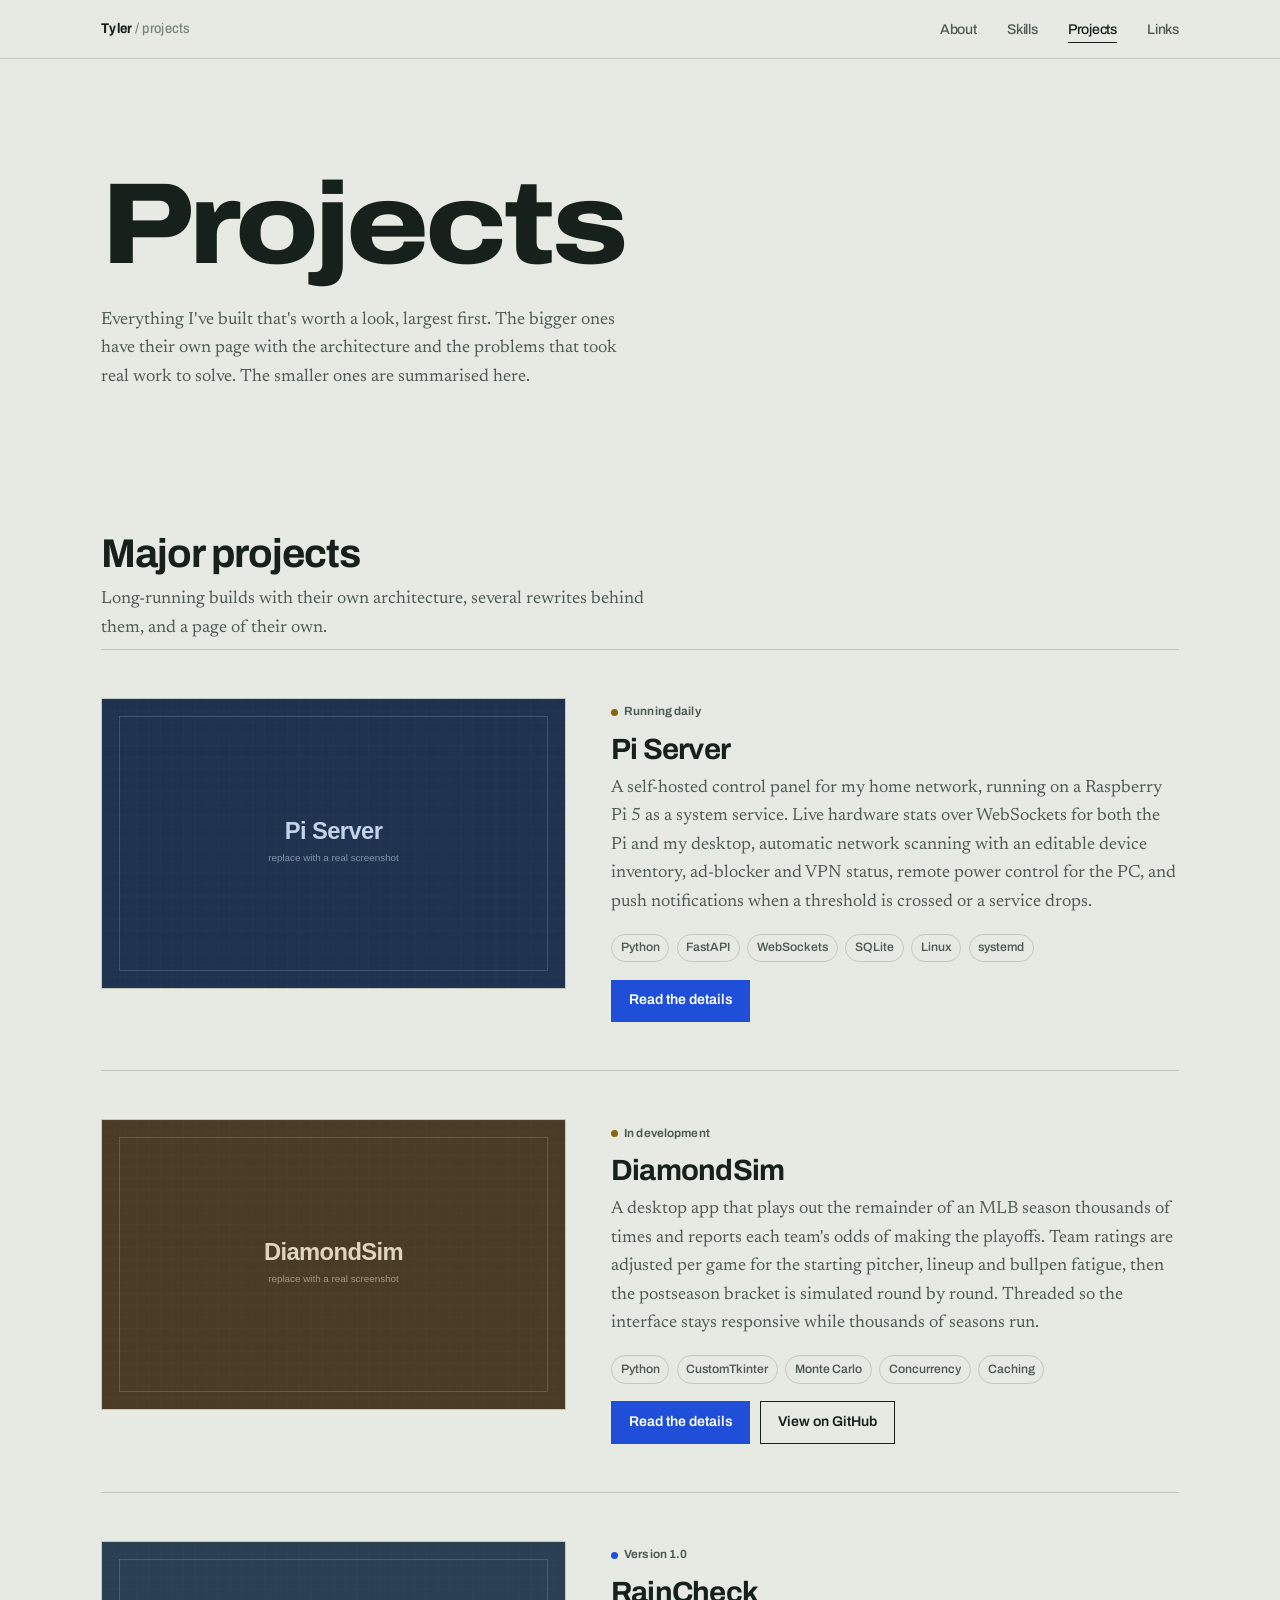
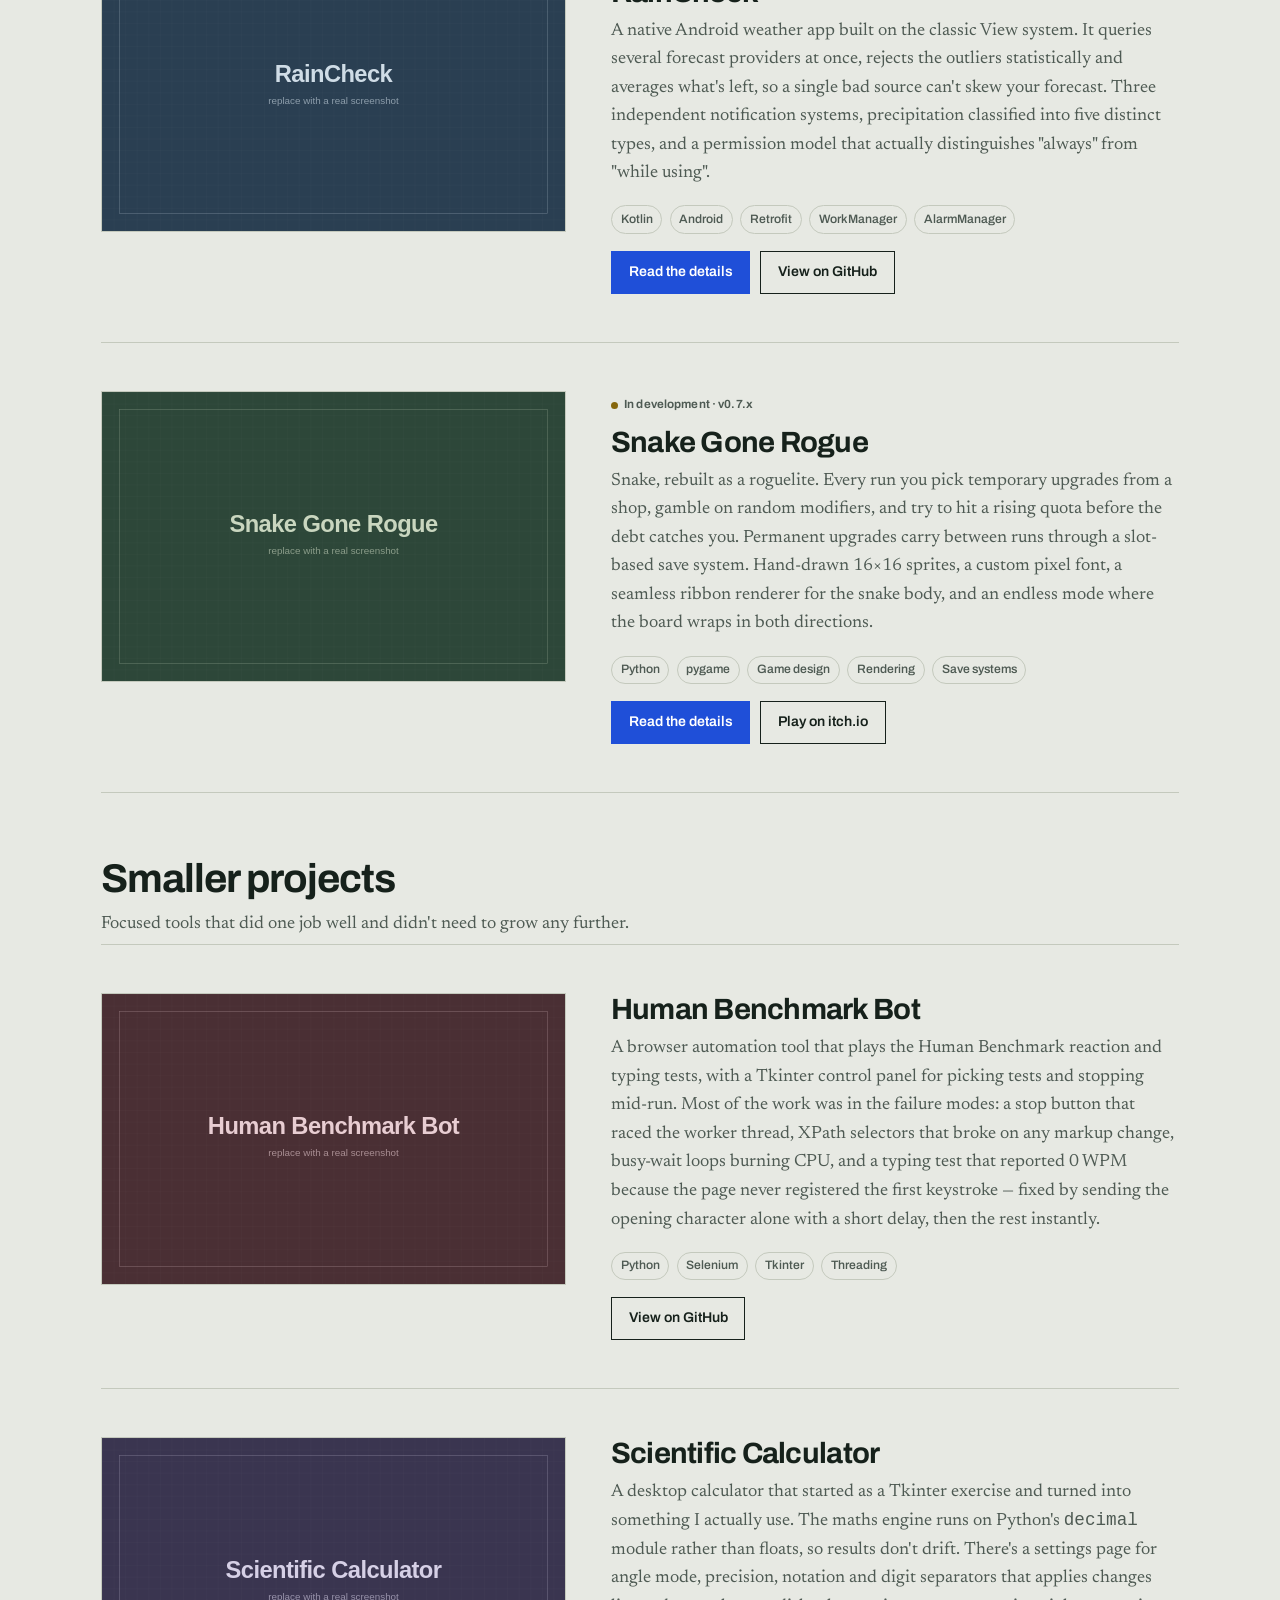
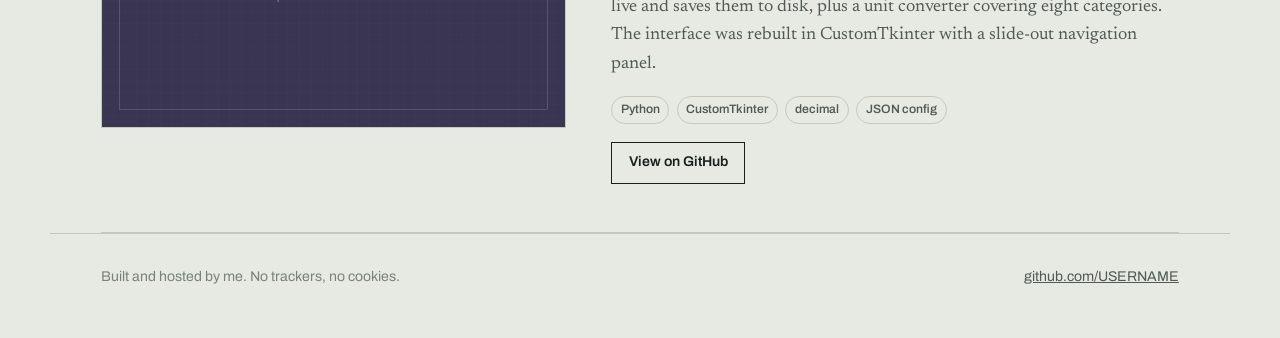
==== projects.html @ e7f2683f "Add files via upload" ====
<!DOCTYPE html>
<html lang="en">
<head>
<meta charset="utf-8">
<meta name="viewport" content="width=device-width, initial-scale=1">
<title>Projects — Tyler</title>
<meta name="description" content="Every project worth showing: roguelite games, season simulators, Android apps, home-server tooling and a few smaller utilities.">
<meta name="color-scheme" content="light dark">
<link rel="preconnect" href="https://fonts.googleapis.com">
<link rel="preconnect" href="https://fonts.gstatic.com" crossorigin>
<link href="https://fonts.googleapis.com/css2?family=Archivo:wght@100..900&family=Newsreader:opsz,wght@6..72,200..700&display=swap" rel="stylesheet">
<link rel="stylesheet" href="assets/css/style.css">
</head>
<body>
<a class="skip" href="#main">Skip to content</a>

<header class="masthead">
  <div class="shell masthead__inner">
    <a class="wordmark" href="index.html">Tyler <span>/ projects</span></a>
    <nav class="sitenav" aria-label="Primary">
      <ul>
        <li><a href="index.html#about">About</a></li>
        <li><a href="index.html#skills">Skills</a></li>
        <li><a href="projects.html" aria-current="page">Projects</a></li>
        <li><a href="index.html#links">Links</a></li>
      </ul>
    </nav>
  </div>
</header>

<main id="main">

  <section class="shell hero reveal">
    <h1 class="hero__name">Projects</h1>
    <p class="hero__sub">Everything I've built that's worth a look, largest first. The bigger ones have their own page with the architecture and the problems that took real work to solve. The smaller ones are summarised here.</p>
  </section>

  <div class="shell">

    <!-- ===== Major ===== -->
    <div class="grouphead">
      <h2>Major projects</h2>
      <p>Long-running builds with their own architecture, several rewrites behind them, and a page of their own.</p>
    </div>

    <div class="entries">
      <article class="entry">
        <figure class="entry__shot">
          <img src="assets/img/pi-server.svg" alt="Pi Server dashboard interface">
        </figure>
        <div>
          <p class="chip">Running daily</p>
          <h3 class="entry__title"><a href="projects/pi-server.html">Pi Server</a></h3>
          <p class="entry__desc">A self-hosted control panel for my home network, running on a Raspberry Pi 5 as a system service. Live hardware stats over WebSockets for both the Pi and my desktop, automatic network scanning with an editable device inventory, ad-blocker and VPN status, remote power control for the PC, and push notifications when a threshold is crossed or a service drops.</p>
          <ul class="taglist">
            <li>Python</li><li>FastAPI</li><li>WebSockets</li><li>SQLite</li><li>Linux</li><li>systemd</li>
          </ul>
          <div class="actions">
            <a class="btn btn--solid" href="projects/pi-server.html">Read the details</a>
          </div>
        </div>
      </article>

      <article class="entry">
        <figure class="entry__shot">
          <img src="assets/img/diamondsim.svg" alt="DiamondSim standings and odds view">
        </figure>
        <div>
          <p class="chip">In development</p>
          <h3 class="entry__title"><a href="projects/diamondsim.html">DiamondSim</a></h3>
          <p class="entry__desc">A desktop app that plays out the remainder of an MLB season thousands of times and reports each team's odds of making the playoffs. Team ratings are adjusted per game for the starting pitcher, lineup and bullpen fatigue, then the postseason bracket is simulated round by round. Threaded so the interface stays responsive while thousands of seasons run.</p>
          <ul class="taglist">
            <li>Python</li><li>CustomTkinter</li><li>Monte Carlo</li><li>Concurrency</li><li>Caching</li>
          </ul>
          <div class="actions">
            <a class="btn btn--solid" href="projects/diamondsim.html">Read the details</a>
            <a class="btn" href="https://github.com/USERNAME/diamondsim">View on GitHub</a>
          </div>
        </div>
      </article>

      <article class="entry">
        <figure class="entry__shot">
          <img src="assets/img/raincheck.svg" alt="RainCheck Android app screens">
        </figure>
        <div>
          <p class="chip chip--done">Version 1.0</p>
          <h3 class="entry__title"><a href="projects/raincheck.html">RainCheck</a></h3>
          <p class="entry__desc">A native Android weather app built on the classic View system. It queries several forecast providers at once, rejects the outliers statistically and averages what's left, so a single bad source can't skew your forecast. Three independent notification systems, precipitation classified into five distinct types, and a permission model that actually distinguishes "always" from "while using".</p>
          <ul class="taglist">
            <li>Kotlin</li><li>Android</li><li>Retrofit</li><li>WorkManager</li><li>AlarmManager</li>
          </ul>
          <div class="actions">
            <a class="btn btn--solid" href="projects/raincheck.html">Read the details</a>
            <a class="btn" href="https://github.com/USERNAME/raincheck">View on GitHub</a>
          </div>
        </div>
      </article>

      <article class="entry">
        <figure class="entry__shot">
          <img src="assets/img/snake-gone-rogue.svg" alt="Snake Gone Rogue gameplay">
        </figure>
        <div>
          <p class="chip">In development · v0.7.x</p>
          <h3 class="entry__title"><a href="projects/snake-gone-rogue.html">Snake Gone Rogue</a></h3>
          <p class="entry__desc">Snake, rebuilt as a roguelite. Every run you pick temporary upgrades from a shop, gamble on random modifiers, and try to hit a rising quota before the debt catches you. Permanent upgrades carry between runs through a slot-based save system. Hand-drawn 16×16 sprites, a custom pixel font, a seamless ribbon renderer for the snake body, and an endless mode where the board wraps in both directions.</p>
          <ul class="taglist">
            <li>Python</li><li>pygame</li><li>Game design</li><li>Rendering</li><li>Save systems</li>
          </ul>
          <div class="actions">
            <a class="btn btn--solid" href="projects/snake-gone-rogue.html">Read the details</a>
            <a class="btn" href="https://USERNAME.itch.io/snake-gone-rogue">Play on itch.io</a>
          </div>
        </div>
      </article>


    </div>

    <!-- ===== Smaller ===== -->
    <div class="grouphead">
      <h2>Smaller projects</h2>
      <p>Focused tools that did one job well and didn't need to grow any further.</p>
    </div>

    <div class="entries">
      <article class="entry">
        <figure class="entry__shot">
          <img src="assets/img/benchmark-bot.svg" alt="Human Benchmark Bot control window">
        </figure>
        <div>
          <h3 class="entry__title">Human Benchmark Bot</h3>
          <p class="entry__desc">A browser automation tool that plays the Human Benchmark reaction and typing tests, with a Tkinter control panel for picking tests and stopping mid-run. Most of the work was in the failure modes: a stop button that raced the worker thread, XPath selectors that broke on any markup change, busy-wait loops burning CPU, and a typing test that reported 0 WPM because the page never registered the first keystroke — fixed by sending the opening character alone with a short delay, then the rest instantly.</p>
          <ul class="taglist">
            <li>Python</li><li>Selenium</li><li>Tkinter</li><li>Threading</li>
          </ul>
          <div class="actions">
            <a class="btn" href="https://github.com/USERNAME/human-benchmark-bot">View on GitHub</a>
          </div>
        </div>
      </article>

      <article class="entry">
        <figure class="entry__shot">
          <img src="assets/img/calculator.svg" alt="Scientific calculator interface">
        </figure>
        <div>
          <h3 class="entry__title">Scientific Calculator</h3>
          <p class="entry__desc">A desktop calculator that started as a Tkinter exercise and turned into something I actually use. The maths engine runs on Python's <code>decimal</code> module rather than floats, so results don't drift. There's a settings page for angle mode, precision, notation and digit separators that applies changes live and saves them to disk, plus a unit converter covering eight categories. The interface was rebuilt in CustomTkinter with a slide-out navigation panel.</p>
          <ul class="taglist">
            <li>Python</li><li>CustomTkinter</li><li>decimal</li><li>JSON config</li>
          </ul>
          <div class="actions">
            <a class="btn" href="https://github.com/USERNAME/calculator">View on GitHub</a>
          </div>
        </div>
      </article>


    </div>
  </div>

</main>

<footer class="shell colophon">
  <span>Built and hosted by me. No trackers, no cookies.</span>
  <span><a href="https://github.com/USERNAME">github.com/USERNAME</a></span>
</footer>

</body>
</html>
---- assets/css/style.css ----
/* ============================================================
   Portfolio — stylesheet
   Palette: sage paper / green-ink / cobalt signal
   Type:    Archivo (variable width+weight) + Newsreader (serif)
   ============================================================ */

/* ---------- Tokens ---------- */
:root {
  --paper:      #e7e9e3;
  --paper-2:    #dee1d9;
  --paper-3:    #d4d8ce;
  --ink:        #16211b;
  --ink-soft:   #4e5a53;
  --ink-faint:  #77837b;
  --rule:       #c4c9bd;
  --signal:     #1f4fd8;
  --signal-ink: #ffffff;
  --amber:      #86670c;

  --measure: 66ch;
  --shell: 1180px;
  --gutter: clamp(1.25rem, 4vw, 3.5rem);

  --step--1: clamp(0.82rem, 0.8rem + 0.1vw, 0.88rem);
  --step-0:  clamp(1.02rem, 0.99rem + 0.14vw, 1.12rem);
  --step-1:  clamp(1.2rem, 1.13rem + 0.34vw, 1.4rem);
  --step-2:  clamp(1.45rem, 1.32rem + 0.64vw, 1.85rem);
  --step-3:  clamp(1.8rem, 1.55rem + 1.2vw, 2.6rem);
  --step-4:  clamp(2.3rem, 1.75rem + 2.6vw, 3.9rem);
  --step-hero: clamp(2.9rem, 1.1rem + 8.4vw, 7.2rem);

  --sans: "Archivo", "Helvetica Neue", Arial, sans-serif;
  --serif: "Newsreader", Georgia, "Times New Roman", serif;
  --mono: ui-monospace, "SFMono-Regular", "Cascadia Mono", Menlo, monospace;
}

@media (prefers-color-scheme: dark) {
  :root {
    --paper:      #121a16;
    --paper-2:    #18221d;
    --paper-3:    #1f2b25;
    --ink:        #e4e8e0;
    --ink-soft:   #a3afa6;
    --ink-faint:  #7e8b83;
    --rule:       #2c3832;
    --signal:     #93aeff;
    --signal-ink: #101a2e;
    --amber:      #d9b954;
  }
}

/* ---------- Reset ---------- */
*, *::before, *::after { box-sizing: border-box; }
html { -webkit-text-size-adjust: 100%; scroll-behavior: smooth; }
body, h1, h2, h3, h4, p, ul, ol, dl, dd, figure, blockquote { margin: 0; }
ul, ol { padding: 0; list-style: none; }
img, svg { display: block; max-width: 100%; height: auto; }
a { color: inherit; }
button { font: inherit; }

@media (prefers-reduced-motion: reduce) {
  html { scroll-behavior: auto; }
  *, *::before, *::after {
    animation-duration: 0.001ms !important;
    animation-iteration-count: 1 !important;
    transition-duration: 0.001ms !important;
  }
}

/* ---------- Base ---------- */
body {
  background: var(--paper);
  color: var(--ink);
  font-family: var(--serif);
  font-size: var(--step-0);
  line-height: 1.62;
  font-variation-settings: "opsz" 16;
  text-rendering: optimizeLegibility;
  -webkit-font-smoothing: antialiased;
}

h1, h2, h3, h4, nav, .ui {
  font-family: var(--sans);
  font-variation-settings: "wdth" 100;
  line-height: 1.12;
  letter-spacing: -0.015em;
}

p + p { margin-top: 0.85em; }

:focus-visible {
  outline: 2.5px solid var(--signal);
  outline-offset: 3px;
  border-radius: 1px;
}

.shell {
  width: 100%;
  max-width: var(--shell);
  margin-inline: auto;
  padding-inline: var(--gutter);
}

.skip {
  position: absolute;
  left: -9999px;
  top: 0;
  background: var(--ink);
  color: var(--paper);
  padding: 0.6rem 1rem;
  font-family: var(--sans);
  z-index: 50;
}
.skip:focus { left: 0; }

/* ---------- Header ---------- */
.masthead {
  position: sticky;
  top: 0;
  z-index: 30;
  background: color-mix(in srgb, var(--paper) 88%, transparent);
  backdrop-filter: blur(10px);
  border-bottom: 1px solid var(--rule);
}
.masthead__inner {
  display: flex;
  align-items: center;
  justify-content: space-between;
  gap: 1.5rem;
  min-height: 3.65rem;
}
.wordmark {
  font-family: var(--sans);
  font-weight: 700;
  font-size: var(--step--1);
  letter-spacing: 0.02em;
  text-decoration: none;
  font-variation-settings: "wdth" 88;
}
.wordmark span { color: var(--ink-faint); font-weight: 500; }

.sitenav ul {
  display: flex;
  gap: clamp(0.9rem, 2.4vw, 1.9rem);
  font-size: var(--step--1);
  font-weight: 500;
}
.sitenav a {
  text-decoration: none;
  color: var(--ink-soft);
  padding-block: 0.35rem;
  border-bottom: 1.5px solid transparent;
  transition: color 0.16s ease, border-color 0.16s ease;
}
.sitenav a:hover { color: var(--ink); border-bottom-color: var(--signal); }
.sitenav a[aria-current="page"] { color: var(--ink); border-bottom-color: var(--ink); }

/* ---------- Hero ---------- */
.hero { padding-block: clamp(3.5rem, 9vw, 7.5rem) clamp(2.5rem, 6vw, 5rem); }

.hero__name {
  font-size: var(--step-hero);
  font-weight: 800;
  font-variation-settings: "wdth" 116;
  letter-spacing: -0.035em;
  line-height: 0.86;
  margin-bottom: clamp(1.25rem, 3vw, 2rem);
}
.hero__lede {
  font-size: var(--step-2);
  max-width: 24ch;
  line-height: 1.32;
  font-weight: 400;
  font-variation-settings: "opsz" 34;
  color: var(--ink);
  text-wrap: balance;
}
.hero__sub {
  margin-top: 1.1rem;
  max-width: 52ch;
  color: var(--ink-soft);
}

.hero__strip {
  margin-top: clamp(2rem, 5vw, 3.25rem);
  padding-top: 1.1rem;
  border-top: 1px solid var(--rule);
  display: flex;
  flex-wrap: wrap;
  gap: 0.5rem 1.5rem;
  font-family: var(--sans);
  font-size: var(--step--1);
  font-weight: 500;
  color: var(--ink-soft);
}

/* one page-load moment, hero only */
.reveal > * { animation: rise 0.7s cubic-bezier(0.22, 1, 0.36, 1) backwards; }
.reveal > *:nth-child(2) { animation-delay: 0.07s; }
.reveal > *:nth-child(3) { animation-delay: 0.12s; }
.reveal > *:nth-child(4) { animation-delay: 0.17s; }
@keyframes rise {
  from { opacity: 0; transform: translateY(0.7rem); }
  to   { opacity: 1; transform: none; }
}

/* ---------- Sections ---------- */
.band { padding-block: clamp(3rem, 7vw, 5.5rem); border-top: 1px solid var(--rule); }
.band--plain { border-top: 0; }

.band__head {
  display: flex;
  align-items: baseline;
  justify-content: space-between;
  flex-wrap: wrap;
  gap: 0.75rem 2rem;
  margin-bottom: clamp(1.75rem, 4vw, 2.75rem);
}
.band__title { font-size: var(--step-3); font-weight: 700; letter-spacing: -0.025em; }
.band__aside { font-family: var(--sans); font-size: var(--step--1); color: var(--ink-faint); }

.prose { max-width: var(--measure); }
.prose p { font-variation-settings: "opsz" 18; }

.split {
  display: grid;
  gap: clamp(1.75rem, 4vw, 3.5rem);
  grid-template-columns: minmax(0, 1.55fr) minmax(0, 1fr);
  align-items: start;
}
@media (max-width: 800px) { .split { grid-template-columns: 1fr; } }

/* ---------- Skills ---------- */
.skills {
  display: grid;
  gap: clamp(1.5rem, 3.5vw, 2.75rem);
  grid-template-columns: repeat(auto-fit, minmax(210px, 1fr));
}
.skills h3 {
  font-size: var(--step--1);
  font-weight: 700;
  letter-spacing: 0.01em;
  padding-bottom: 0.6rem;
  margin-bottom: 0.85rem;
  border-bottom: 1.5px solid var(--ink);
}
.skills li {
  font-family: var(--sans);
  font-size: var(--step--1);
  font-weight: 450;
  color: var(--ink-soft);
  padding-block: 0.28rem;
}

/* ---------- Facts list ---------- */
.facts { border-top: 1px solid var(--rule); }
.facts div {
  display: flex;
  justify-content: space-between;
  gap: 1rem;
  padding-block: 0.7rem;
  border-bottom: 1px solid var(--rule);
  font-family: var(--sans);
  font-size: var(--step--1);
}
.facts dt { color: var(--ink-faint); font-weight: 500; }
.facts dd { margin: 0; font-weight: 600; text-align: right; }

/* ---------- Project entries ---------- */
.entries { border-top: 1px solid var(--rule); }

.entry {
  display: grid;
  grid-template-columns: minmax(0, 0.9fr) minmax(0, 1.1fr);
  gap: clamp(1.25rem, 3.5vw, 3rem);
  align-items: start;
  padding-block: clamp(2rem, 4vw, 3rem);
  border-bottom: 1px solid var(--rule);
}
@media (max-width: 760px) { .entry { grid-template-columns: 1fr; } }

.entry__shot {
  margin: 0;
  border: 1px solid var(--rule);
  background: var(--paper-2);
  overflow: hidden;
}
.entry__shot img { width: 100%; aspect-ratio: 16 / 10; object-fit: cover; }

.entry__title {
  font-size: var(--step-2);
  font-weight: 700;
  letter-spacing: -0.025em;
  margin-bottom: 0.5rem;
}
.entry__title a { text-decoration: none; }
.entry__title a:hover { color: var(--signal); }

.entry__desc { color: var(--ink-soft); max-width: 58ch; }
.entry__desc + .taglist, .entry__desc + .actions { margin-top: 1.1rem; }

.taglist {
  display: flex;
  flex-wrap: wrap;
  gap: 0.4rem 0.45rem;
  font-family: var(--sans);
  font-size: 0.76rem;
  font-weight: 550;
}
.taglist li {
  border: 1px solid var(--rule);
  color: var(--ink-soft);
  padding: 0.2rem 0.55rem;
  border-radius: 999px;
}
.taglist + .actions { margin-top: 1.1rem; }

/* status chip carries real state, not decoration */
.chip {
  display: inline-flex;
  align-items: center;
  gap: 0.4rem;
  font-family: var(--sans);
  font-size: 0.74rem;
  font-weight: 650;
  letter-spacing: 0.01em;
  color: var(--ink-soft);
  margin-bottom: 0.7rem;
}
.chip::before {
  content: "";
  width: 7px; height: 7px;
  border-radius: 50%;
  background: var(--amber);
}
.chip--done::before { background: var(--signal); }

/* ---------- Buttons ---------- */
.actions { display: flex; flex-wrap: wrap; gap: 0.6rem; }

.btn {
  display: inline-flex;
  align-items: center;
  gap: 0.45rem;
  font-family: var(--sans);
  font-size: var(--step--1);
  font-weight: 600;
  text-decoration: none;
  padding: 0.55rem 1.05rem;
  border: 1.5px solid var(--ink);
  background: transparent;
  color: var(--ink);
  transition: background 0.16s ease, color 0.16s ease, border-color 0.16s ease;
}
.btn:hover { background: var(--ink); color: var(--paper); }
.btn--solid { background: var(--signal); border-color: var(--signal); color: var(--signal-ink); }
.btn--solid:hover { background: transparent; color: var(--signal); border-color: var(--signal); }
.btn svg { width: 1em; height: 1em; fill: currentColor; }

/* ---------- Links / footer ---------- */
.linkrow {
  display: grid;
  gap: 0.25rem;
  grid-template-columns: repeat(auto-fit, minmax(240px, 1fr));
}
.linkcard {
  display: flex;
  align-items: baseline;
  justify-content: space-between;
  gap: 1rem;
  padding: 1.15rem 0;
  border-top: 1px solid var(--rule);
  text-decoration: none;
  font-family: var(--sans);
}
.linkcard:hover .linkcard__label { color: var(--signal); }
.linkcard__label { font-weight: 700; font-size: var(--step-1); letter-spacing: -0.02em; transition: color 0.16s ease; }
.linkcard__meta { font-size: var(--step--1); color: var(--ink-faint); }

.colophon {
  border-top: 1px solid var(--rule);
  padding-block: 2rem 3rem;
  font-family: var(--sans);
  font-size: var(--step--1);
  color: var(--ink-faint);
  display: flex;
  flex-wrap: wrap;
  gap: 0.5rem 1.5rem;
  justify-content: space-between;
}
.colophon a { color: var(--ink-soft); }

/* ---------- Project detail page ---------- */
.backlink {
  display: inline-block;
  font-family: var(--sans);
  font-size: var(--step--1);
  font-weight: 600;
  color: var(--ink-soft);
  text-decoration: none;
  margin-bottom: 1.5rem;
}
.backlink:hover { color: var(--signal); }

.casehero { padding-block: clamp(2.5rem, 6vw, 4.5rem) clamp(1.75rem, 4vw, 3rem); }
.casehero__title {
  font-size: var(--step-4);
  font-weight: 800;
  font-variation-settings: "wdth" 108;
  letter-spacing: -0.035em;
  line-height: 0.95;
  margin-bottom: 1rem;
}
.casehero__lede {
  font-size: var(--step-1);
  max-width: 54ch;
  color: var(--ink-soft);
  font-variation-settings: "opsz" 24;
}

.case {
  display: grid;
  grid-template-columns: 200px minmax(0, 1fr);
  gap: clamp(1.75rem, 4vw, 4rem);
  align-items: start;
  padding-block: clamp(2rem, 5vw, 3.5rem);
  border-top: 1px solid var(--rule);
}
@media (max-width: 880px) { .case { grid-template-columns: 1fr; } }

.case__rail { position: sticky; top: 5rem; }
@media (max-width: 880px) { .case__rail { position: static; } }

.case__body > * + * { margin-top: clamp(2rem, 4vw, 3rem); }
.case__body h2 {
  font-size: var(--step-2);
  font-weight: 700;
  letter-spacing: -0.025em;
  margin-bottom: 0.9rem;
  padding-bottom: 0.55rem;
  border-bottom: 1.5px solid var(--ink);
}
.case__body h3 {
  font-size: var(--step-1);
  font-weight: 650;
  margin-bottom: 0.4rem;
}
.case__body p, .case__body li { max-width: var(--measure); }

.bullets li {
  position: relative;
  padding-left: 1.4rem;
  padding-block: 0.3rem;
  color: var(--ink-soft);
}
.bullets li::before {
  content: "";
  position: absolute;
  left: 0.15rem;
  top: 0.95em;
  width: 0.55rem;
  height: 1.5px;
  background: var(--signal);
}
.bullets li strong { color: var(--ink); font-weight: 600; }

.notes > li {
  padding-block: 1.25rem;
  border-top: 1px solid var(--rule);
}
.notes > li:first-child { border-top: 0; padding-top: 0.25rem; }
.notes p { color: var(--ink-soft); }

.shotgrid {
  display: grid;
  gap: 0.75rem;
  grid-template-columns: repeat(auto-fit, minmax(260px, 1fr));
}
.shotgrid figure { margin: 0; border: 1px solid var(--rule); background: var(--paper-2); }
.shotgrid img { width: 100%; aspect-ratio: 16 / 10; object-fit: cover; }
.shotgrid figcaption {
  font-family: var(--sans);
  font-size: 0.76rem;
  color: var(--ink-faint);
  padding: 0.5rem 0.7rem;
  border-top: 1px solid var(--rule);
}

.casehero__shot {
  margin: 0 0 clamp(1rem, 3vw, 2rem);
  border: 1px solid var(--rule);
  background: var(--paper-2);
}
.casehero__shot img { width: 100%; aspect-ratio: 16 / 9; object-fit: cover; }

.pager {
  display: flex;
  justify-content: space-between;
  gap: 1rem;
  flex-wrap: wrap;
  padding-block: 2rem;
  border-top: 1px solid var(--rule);
  font-family: var(--sans);
  font-size: var(--step--1);
  font-weight: 600;
}
.pager a { text-decoration: none; color: var(--ink-soft); }
.pager a:hover { color: var(--signal); }

/* ---------- Group heading on projects index ---------- */
.grouphead {
  padding-top: clamp(2.5rem, 5vw, 4rem);
  margin-bottom: 0.4rem;
}
.grouphead h2 { font-size: var(--step-3); font-weight: 700; letter-spacing: -0.025em; }
.grouphead p { color: var(--ink-soft); max-width: 58ch; margin-top: 0.5rem; }
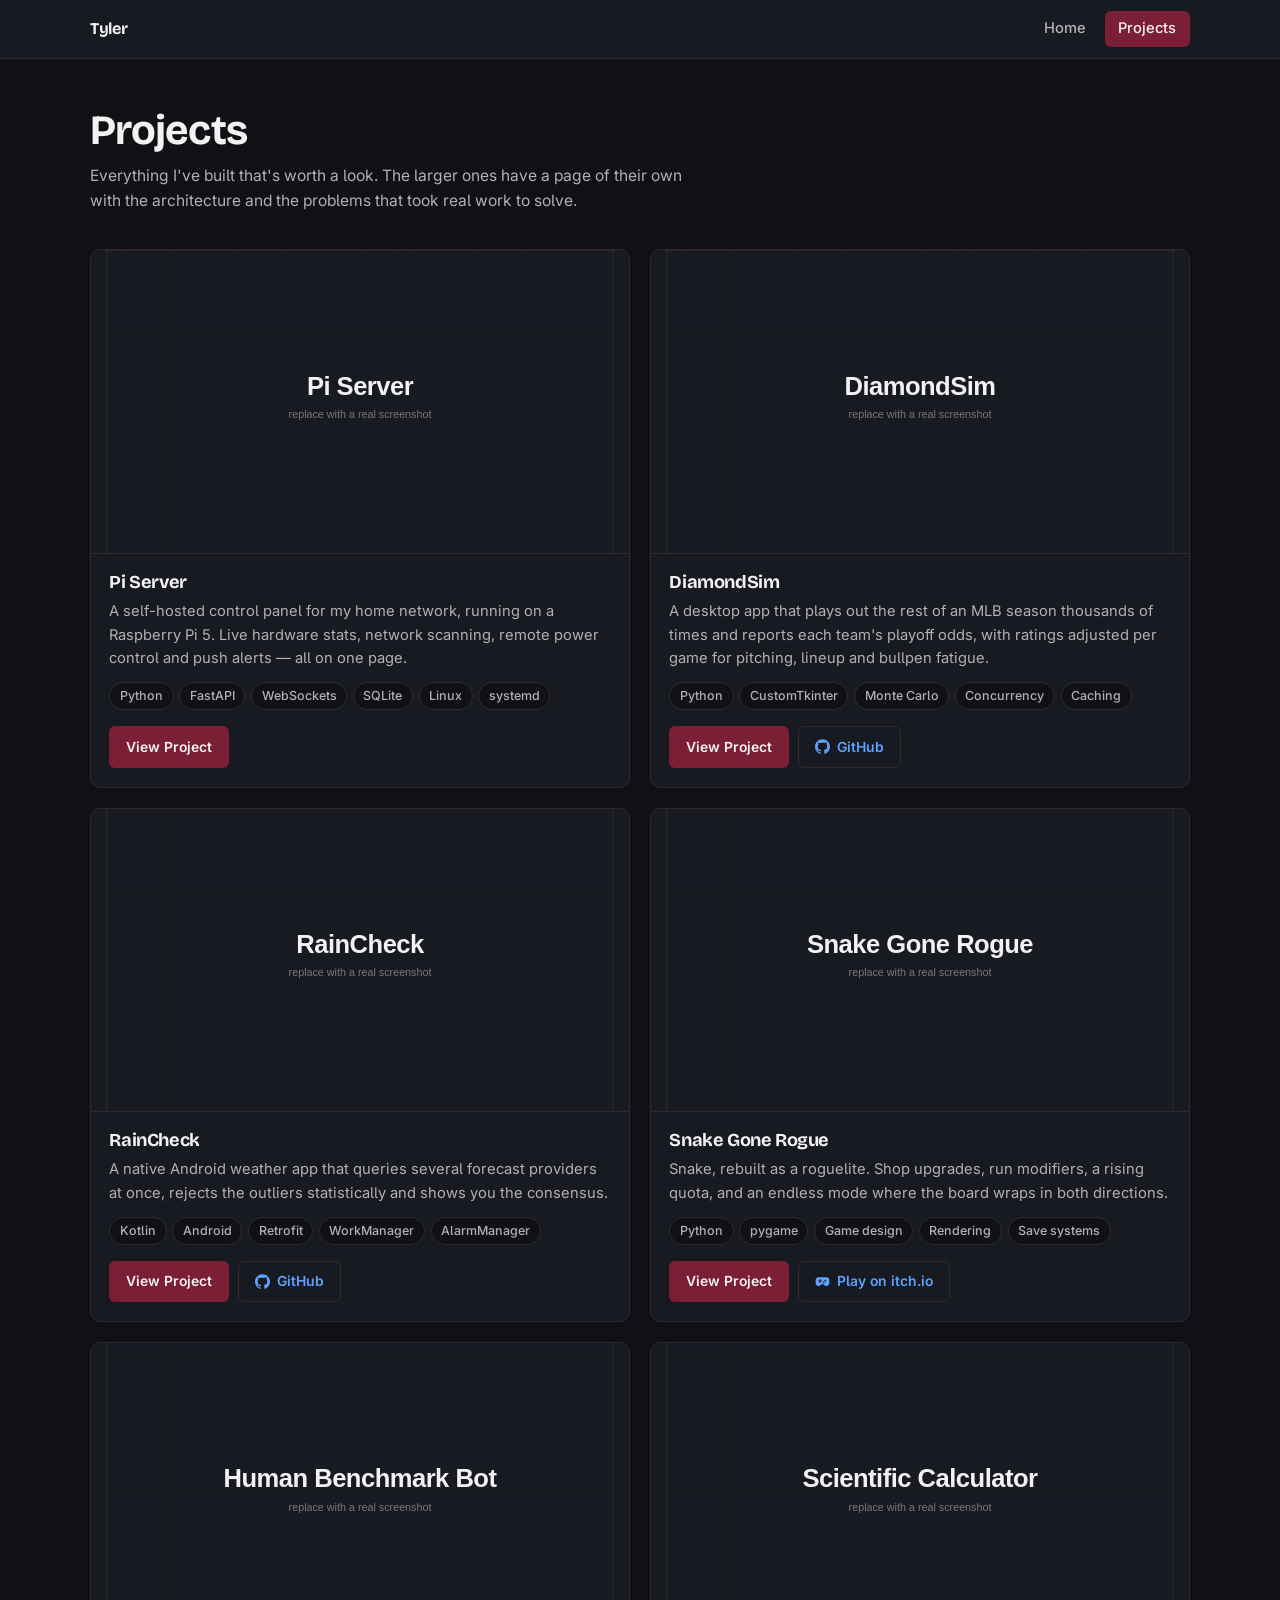
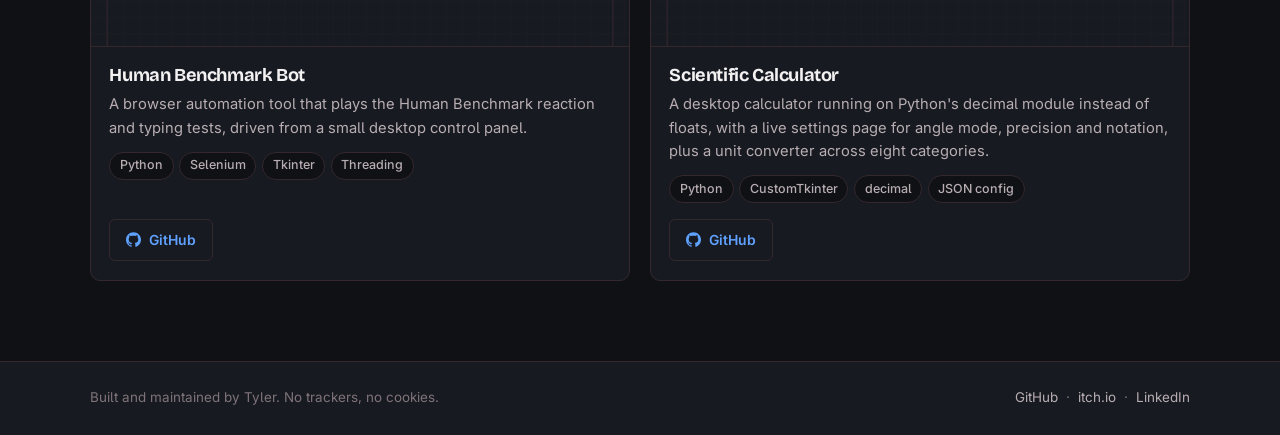
==== commit 24ee12be: "Add files via upload" ====
--- a/projects.html
+++ b/projects.html
@@ -1,171 +1,106 @@
 <!DOCTYPE html>
+<!-- GENERATED by build.py — edits here are overwritten when you re-run it.
+     Change content in build.py, or delete build.py and edit these files directly. -->
 <html lang="en">
 <head>
 <meta charset="utf-8">
 <meta name="viewport" content="width=device-width, initial-scale=1">
 <title>Projects — Tyler</title>
-<meta name="description" content="Every project worth showing: roguelite games, season simulators, Android apps, home-server tooling and a few smaller utilities.">
-<meta name="color-scheme" content="light dark">
+<meta name="description" content="Every project worth showing: a roguelite game, a season simulator, an Android weather app, a home server dashboard and a couple of smaller tools.">
+<meta name="color-scheme" content="dark">
+<meta name="theme-color" content="#0f1115">
+<meta property="og:title" content="Projects — Tyler">
+<meta property="og:description" content="Every project worth showing: a roguelite game, a season simulator, an Android weather app, a home server dashboard and a couple of smaller tools.">
+<meta property="og:type" content="website">
 <link rel="preconnect" href="https://fonts.googleapis.com">
 <link rel="preconnect" href="https://fonts.gstatic.com" crossorigin>
-<link href="https://fonts.googleapis.com/css2?family=Archivo:wght@100..900&family=Newsreader:opsz,wght@6..72,200..700&display=swap" rel="stylesheet">
+<link href="https://fonts.googleapis.com/css2?family=Bricolage+Grotesque:opsz,wght@12..96,400..800&family=Inter:wght@400..700&display=swap" rel="stylesheet">
 <link rel="stylesheet" href="assets/css/style.css">
 </head>
 <body>
 <a class="skip" href="#main">Skip to content</a>
-
-<header class="masthead">
-  <div class="shell masthead__inner">
-    <a class="wordmark" href="index.html">Tyler <span>/ projects</span></a>
-    <nav class="sitenav" aria-label="Primary">
-      <ul>
-        <li><a href="index.html#about">About</a></li>
-        <li><a href="index.html#skills">Skills</a></li>
+<header class="nav">
+  <div class="shell nav__inner">
+    <a class="nav__brand" href="index.html">Tyler</a>
+    <nav aria-label="Primary">
+      <ul class="nav__links">
+        <li><a href="index.html">Home</a></li>
         <li><a href="projects.html" aria-current="page">Projects</a></li>
-        <li><a href="index.html#links">Links</a></li>
       </ul>
     </nav>
   </div>
 </header>
 
-<main id="main">
-
-  <section class="shell hero reveal">
-    <h1 class="hero__name">Projects</h1>
-    <p class="hero__sub">Everything I've built that's worth a look, largest first. The bigger ones have their own page with the architecture and the problems that took real work to solve. The smaller ones are summarised here.</p>
-  </section>
-
+<main id="main" class="page">
   <div class="shell">
-
-    <!-- ===== Major ===== -->
-    <div class="grouphead">
-      <h2>Major projects</h2>
-      <p>Long-running builds with their own architecture, several rewrites behind them, and a page of their own.</p>
+    <div class="intro">
+      <h1>Projects</h1>
+      <p>Everything I've built that's worth a look. The larger ones have a page of their own with the architecture and the problems that took real work to solve.</p>
     </div>
-
-    <div class="entries">
-      <article class="entry">
-        <figure class="entry__shot">
-          <img src="assets/img/pi-server.svg" alt="Pi Server dashboard interface">
-        </figure>
-        <div>
-          <p class="chip">Running daily</p>
-          <h3 class="entry__title"><a href="projects/pi-server.html">Pi Server</a></h3>
-          <p class="entry__desc">A self-hosted control panel for my home network, running on a Raspberry Pi 5 as a system service. Live hardware stats over WebSockets for both the Pi and my desktop, automatic network scanning with an editable device inventory, ad-blocker and VPN status, remote power control for the PC, and push notifications when a threshold is crossed or a service drops.</p>
-          <ul class="taglist">
-            <li>Python</li><li>FastAPI</li><li>WebSockets</li><li>SQLite</li><li>Linux</li><li>systemd</li>
-          </ul>
-          <div class="actions">
-            <a class="btn btn--solid" href="projects/pi-server.html">Read the details</a>
+    <div class="cardgrid">
+        <article class="card">
+          <a class="card__media" href="projects/pi-server.html" tabindex="-1" aria-hidden="true"><img src="assets/img/pi-server.svg" alt=""></a>
+          <div class="card__body">
+            <h3 class="card__title"><a href="projects/pi-server.html">Pi Server</a></h3>
+            <p class="card__desc">A self-hosted control panel for my home network, running on a Raspberry Pi 5. Live hardware stats, network scanning, remote power control and push alerts — all on one page.</p>
+            <ul class="tags tags--plain"><li>Python</li><li>FastAPI</li><li>WebSockets</li><li>SQLite</li><li>Linux</li><li>systemd</li></ul>
+            <div class="actions"><a class="btn btn--primary" href="projects/pi-server.html">View Project</a></div>
           </div>
-        </div>
-      </article>
-
-      <article class="entry">
-        <figure class="entry__shot">
-          <img src="assets/img/diamondsim.svg" alt="DiamondSim standings and odds view">
-        </figure>
-        <div>
-          <p class="chip">In development</p>
-          <h3 class="entry__title"><a href="projects/diamondsim.html">DiamondSim</a></h3>
-          <p class="entry__desc">A desktop app that plays out the remainder of an MLB season thousands of times and reports each team's odds of making the playoffs. Team ratings are adjusted per game for the starting pitcher, lineup and bullpen fatigue, then the postseason bracket is simulated round by round. Threaded so the interface stays responsive while thousands of seasons run.</p>
-          <ul class="taglist">
-            <li>Python</li><li>CustomTkinter</li><li>Monte Carlo</li><li>Concurrency</li><li>Caching</li>
-          </ul>
-          <div class="actions">
-            <a class="btn btn--solid" href="projects/diamondsim.html">Read the details</a>
-            <a class="btn" href="https://github.com/USERNAME/diamondsim">View on GitHub</a>
+        </article>
+        <article class="card">
+          <a class="card__media" href="projects/diamondsim.html" tabindex="-1" aria-hidden="true"><img src="assets/img/diamondsim.svg" alt=""></a>
+          <div class="card__body">
+            <h3 class="card__title"><a href="projects/diamondsim.html">DiamondSim</a></h3>
+            <p class="card__desc">A desktop app that plays out the rest of an MLB season thousands of times and reports each team's playoff odds, with ratings adjusted per game for pitching, lineup and bullpen fatigue.</p>
+            <ul class="tags tags--plain"><li>Python</li><li>CustomTkinter</li><li>Monte Carlo</li><li>Concurrency</li><li>Caching</li></ul>
+            <div class="actions"><a class="btn btn--primary" href="projects/diamondsim.html">View Project</a><a class="btn btn--ghost" href="https://github.com/USERNAME/diamondsim"><svg viewBox="0 0 24 24" aria-hidden="true"><path d="M12 .297c-6.63 0-12 5.373-12 12 0 5.303 3.438 9.8 8.205 11.385.6.113.82-.258.82-.577 0-.285-.01-1.04-.015-2.04-3.338.724-4.042-1.61-4.042-1.61C4.422 18.07 3.633 17.7 3.633 17.7c-1.087-.744.084-.729.084-.729 1.205.084 1.838 1.236 1.838 1.236 1.07 1.835 2.809 1.305 3.495.998.108-.776.417-1.305.76-1.605-2.665-.3-5.466-1.332-5.466-5.93 0-1.31.465-2.38 1.235-3.22-.135-.303-.54-1.523.105-3.176 0 0 1.005-.322 3.3 1.23.96-.267 1.98-.399 3-.405 1.02.006 2.04.138 3 .405 2.28-1.552 3.285-1.23 3.285-1.23.645 1.653.24 2.873.12 3.176.765.84 1.23 1.91 1.23 3.22 0 4.61-2.805 5.625-5.475 5.92.42.36.81 1.096.81 2.22 0 1.606-.015 2.896-.015 3.286 0 .315.21.69.825.57C20.565 22.092 24 17.592 24 12.297c0-6.627-5.373-12-12-12"/></svg>GitHub</a></div>
           </div>
-        </div>
-      </article>
-
-      <article class="entry">
-        <figure class="entry__shot">
-          <img src="assets/img/raincheck.svg" alt="RainCheck Android app screens">
-        </figure>
-        <div>
-          <p class="chip chip--done">Version 1.0</p>
-          <h3 class="entry__title"><a href="projects/raincheck.html">RainCheck</a></h3>
-          <p class="entry__desc">A native Android weather app built on the classic View system. It queries several forecast providers at once, rejects the outliers statistically and averages what's left, so a single bad source can't skew your forecast. Three independent notification systems, precipitation classified into five distinct types, and a permission model that actually distinguishes "always" from "while using".</p>
-          <ul class="taglist">
-            <li>Kotlin</li><li>Android</li><li>Retrofit</li><li>WorkManager</li><li>AlarmManager</li>
-          </ul>
-          <div class="actions">
-            <a class="btn btn--solid" href="projects/raincheck.html">Read the details</a>
-            <a class="btn" href="https://github.com/USERNAME/raincheck">View on GitHub</a>
+        </article>
+        <article class="card">
+          <a class="card__media" href="projects/raincheck.html" tabindex="-1" aria-hidden="true"><img src="assets/img/raincheck.svg" alt=""></a>
+          <div class="card__body">
+            <h3 class="card__title"><a href="projects/raincheck.html">RainCheck</a></h3>
+            <p class="card__desc">A native Android weather app that queries several forecast providers at once, rejects the outliers statistically and shows you the consensus.</p>
+            <ul class="tags tags--plain"><li>Kotlin</li><li>Android</li><li>Retrofit</li><li>WorkManager</li><li>AlarmManager</li></ul>
+            <div class="actions"><a class="btn btn--primary" href="projects/raincheck.html">View Project</a><a class="btn btn--ghost" href="https://github.com/USERNAME/raincheck"><svg viewBox="0 0 24 24" aria-hidden="true"><path d="M12 .297c-6.63 0-12 5.373-12 12 0 5.303 3.438 9.8 8.205 11.385.6.113.82-.258.82-.577 0-.285-.01-1.04-.015-2.04-3.338.724-4.042-1.61-4.042-1.61C4.422 18.07 3.633 17.7 3.633 17.7c-1.087-.744.084-.729.084-.729 1.205.084 1.838 1.236 1.838 1.236 1.07 1.835 2.809 1.305 3.495.998.108-.776.417-1.305.76-1.605-2.665-.3-5.466-1.332-5.466-5.93 0-1.31.465-2.38 1.235-3.22-.135-.303-.54-1.523.105-3.176 0 0 1.005-.322 3.3 1.23.96-.267 1.98-.399 3-.405 1.02.006 2.04.138 3 .405 2.28-1.552 3.285-1.23 3.285-1.23.645 1.653.24 2.873.12 3.176.765.84 1.23 1.91 1.23 3.22 0 4.61-2.805 5.625-5.475 5.92.42.36.81 1.096.81 2.22 0 1.606-.015 2.896-.015 3.286 0 .315.21.69.825.57C20.565 22.092 24 17.592 24 12.297c0-6.627-5.373-12-12-12"/></svg>GitHub</a></div>
           </div>
-        </div>
-      </article>
-
-      <article class="entry">
-        <figure class="entry__shot">
-          <img src="assets/img/snake-gone-rogue.svg" alt="Snake Gone Rogue gameplay">
-        </figure>
-        <div>
-          <p class="chip">In development · v0.7.x</p>
-          <h3 class="entry__title"><a href="projects/snake-gone-rogue.html">Snake Gone Rogue</a></h3>
-          <p class="entry__desc">Snake, rebuilt as a roguelite. Every run you pick temporary upgrades from a shop, gamble on random modifiers, and try to hit a rising quota before the debt catches you. Permanent upgrades carry between runs through a slot-based save system. Hand-drawn 16×16 sprites, a custom pixel font, a seamless ribbon renderer for the snake body, and an endless mode where the board wraps in both directions.</p>
-          <ul class="taglist">
-            <li>Python</li><li>pygame</li><li>Game design</li><li>Rendering</li><li>Save systems</li>
-          </ul>
-          <div class="actions">
-            <a class="btn btn--solid" href="projects/snake-gone-rogue.html">Read the details</a>
-            <a class="btn" href="https://USERNAME.itch.io/snake-gone-rogue">Play on itch.io</a>
+        </article>
+        <article class="card">
+          <a class="card__media" href="projects/snake-gone-rogue.html" tabindex="-1" aria-hidden="true"><img src="assets/img/snake-gone-rogue.svg" alt=""></a>
+          <div class="card__body">
+            <h3 class="card__title"><a href="projects/snake-gone-rogue.html">Snake Gone Rogue</a></h3>
+            <p class="card__desc">Snake, rebuilt as a roguelite. Shop upgrades, run modifiers, a rising quota, and an endless mode where the board wraps in both directions.</p>
+            <ul class="tags tags--plain"><li>Python</li><li>pygame</li><li>Game design</li><li>Rendering</li><li>Save systems</li></ul>
+            <div class="actions"><a class="btn btn--primary" href="projects/snake-gone-rogue.html">View Project</a><a class="btn btn--ghost" href="https://USERNAME.itch.io/snake-gone-rogue"><svg viewBox="0 0 24 24" aria-hidden="true"><path d="M6 5h12a5 5 0 015 5v4a5 5 0 01-5 5h-.6a3 3 0 01-2.4-1.2L14 16.5h-4l-1 1.3A3 3 0 016.6 19H6a5 5 0 01-5-5v-4a5 5 0 015-5zm1.2 3.4v1.8H5.4v1.8h1.8v1.8H9v-1.8h1.8v-1.8H9V8.4H7.2zm9.3.6a1.4 1.4 0 100 2.8 1.4 1.4 0 000-2.8zm-2.6 2.8a1.4 1.4 0 100 2.8 1.4 1.4 0 000-2.8z"/></svg>Play on itch.io</a></div>
           </div>
-        </div>
-      </article>
-
-
-    </div>
-
-    <!-- ===== Smaller ===== -->
-    <div class="grouphead">
-      <h2>Smaller projects</h2>
-      <p>Focused tools that did one job well and didn't need to grow any further.</p>
-    </div>
-
-    <div class="entries">
-      <article class="entry">
-        <figure class="entry__shot">
-          <img src="assets/img/benchmark-bot.svg" alt="Human Benchmark Bot control window">
-        </figure>
-        <div>
-          <h3 class="entry__title">Human Benchmark Bot</h3>
-          <p class="entry__desc">A browser automation tool that plays the Human Benchmark reaction and typing tests, with a Tkinter control panel for picking tests and stopping mid-run. Most of the work was in the failure modes: a stop button that raced the worker thread, XPath selectors that broke on any markup change, busy-wait loops burning CPU, and a typing test that reported 0 WPM because the page never registered the first keystroke — fixed by sending the opening character alone with a short delay, then the rest instantly.</p>
-          <ul class="taglist">
-            <li>Python</li><li>Selenium</li><li>Tkinter</li><li>Threading</li>
-          </ul>
-          <div class="actions">
-            <a class="btn" href="https://github.com/USERNAME/human-benchmark-bot">View on GitHub</a>
+        </article>
+        <article class="card">
+          <a class="card__media" href="https://github.com/USERNAME/human-benchmark-bot" tabindex="-1" aria-hidden="true"><img src="assets/img/benchmark-bot.svg" alt=""></a>
+          <div class="card__body">
+            <h3 class="card__title">Human Benchmark Bot</h3>
+            <p class="card__desc">A browser automation tool that plays the Human Benchmark reaction and typing tests, driven from a small desktop control panel.</p>
+            <ul class="tags tags--plain"><li>Python</li><li>Selenium</li><li>Tkinter</li><li>Threading</li></ul>
+            <div class="actions"><a class="btn btn--ghost" href="https://github.com/USERNAME/human-benchmark-bot"><svg viewBox="0 0 24 24" aria-hidden="true"><path d="M12 .297c-6.63 0-12 5.373-12 12 0 5.303 3.438 9.8 8.205 11.385.6.113.82-.258.82-.577 0-.285-.01-1.04-.015-2.04-3.338.724-4.042-1.61-4.042-1.61C4.422 18.07 3.633 17.7 3.633 17.7c-1.087-.744.084-.729.084-.729 1.205.084 1.838 1.236 1.838 1.236 1.07 1.835 2.809 1.305 3.495.998.108-.776.417-1.305.76-1.605-2.665-.3-5.466-1.332-5.466-5.93 0-1.31.465-2.38 1.235-3.22-.135-.303-.54-1.523.105-3.176 0 0 1.005-.322 3.3 1.23.96-.267 1.98-.399 3-.405 1.02.006 2.04.138 3 .405 2.28-1.552 3.285-1.23 3.285-1.23.645 1.653.24 2.873.12 3.176.765.84 1.23 1.91 1.23 3.22 0 4.61-2.805 5.625-5.475 5.92.42.36.81 1.096.81 2.22 0 1.606-.015 2.896-.015 3.286 0 .315.21.69.825.57C20.565 22.092 24 17.592 24 12.297c0-6.627-5.373-12-12-12"/></svg>GitHub</a></div>
           </div>
-        </div>
-      </article>
-
-      <article class="entry">
-        <figure class="entry__shot">
-          <img src="assets/img/calculator.svg" alt="Scientific calculator interface">
-        </figure>
-        <div>
-          <h3 class="entry__title">Scientific Calculator</h3>
-          <p class="entry__desc">A desktop calculator that started as a Tkinter exercise and turned into something I actually use. The maths engine runs on Python's <code>decimal</code> module rather than floats, so results don't drift. There's a settings page for angle mode, precision, notation and digit separators that applies changes live and saves them to disk, plus a unit converter covering eight categories. The interface was rebuilt in CustomTkinter with a slide-out navigation panel.</p>
-          <ul class="taglist">
-            <li>Python</li><li>CustomTkinter</li><li>decimal</li><li>JSON config</li>
-          </ul>
-          <div class="actions">
-            <a class="btn" href="https://github.com/USERNAME/calculator">View on GitHub</a>
+        </article>
+        <article class="card">
+          <a class="card__media" href="https://github.com/USERNAME/calculator" tabindex="-1" aria-hidden="true"><img src="assets/img/calculator.svg" alt=""></a>
+          <div class="card__body">
+            <h3 class="card__title">Scientific Calculator</h3>
+            <p class="card__desc">A desktop calculator running on Python's decimal module instead of floats, with a live settings page for angle mode, precision and notation, plus a unit converter across eight categories.</p>
+            <ul class="tags tags--plain"><li>Python</li><li>CustomTkinter</li><li>decimal</li><li>JSON config</li></ul>
+            <div class="actions"><a class="btn btn--ghost" href="https://github.com/USERNAME/calculator"><svg viewBox="0 0 24 24" aria-hidden="true"><path d="M12 .297c-6.63 0-12 5.373-12 12 0 5.303 3.438 9.8 8.205 11.385.6.113.82-.258.82-.577 0-.285-.01-1.04-.015-2.04-3.338.724-4.042-1.61-4.042-1.61C4.422 18.07 3.633 17.7 3.633 17.7c-1.087-.744.084-.729.084-.729 1.205.084 1.838 1.236 1.838 1.236 1.07 1.835 2.809 1.305 3.495.998.108-.776.417-1.305.76-1.605-2.665-.3-5.466-1.332-5.466-5.93 0-1.31.465-2.38 1.235-3.22-.135-.303-.54-1.523.105-3.176 0 0 1.005-.322 3.3 1.23.96-.267 1.98-.399 3-.405 1.02.006 2.04.138 3 .405 2.28-1.552 3.285-1.23 3.285-1.23.645 1.653.24 2.873.12 3.176.765.84 1.23 1.91 1.23 3.22 0 4.61-2.805 5.625-5.475 5.92.42.36.81 1.096.81 2.22 0 1.606-.015 2.896-.015 3.286 0 .315.21.69.825.57C20.565 22.092 24 17.592 24 12.297c0-6.627-5.373-12-12-12"/></svg>GitHub</a></div>
           </div>
-        </div>
-      </article>
-
-
+        </article>
     </div>
   </div>
-
 </main>
 
-<footer class="shell colophon">
-  <span>Built and hosted by me. No trackers, no cookies.</span>
-  <span><a href="https://github.com/USERNAME">github.com/USERNAME</a></span>
+<footer class="footer">
+  <div class="shell footer__inner">
+    <span>Built and maintained by Tyler. No trackers, no cookies.</span>
+    <span><a href="https://github.com/USERNAME">GitHub</a> &nbsp;·&nbsp; <a href="https://USERNAME.itch.io">itch.io</a> &nbsp;·&nbsp; <a href="https://www.linkedin.com/in/USERNAME">LinkedIn</a></span>
+  </div>
 </footer>
 
 </body>
--- a/assets/css/style.css
+++ b/assets/css/style.css
@@ -1,97 +1,91 @@
 /* ============================================================
-   Portfolio — stylesheet
-   Palette: sage paper / green-ink / cobalt signal
-   Type:    Archivo (variable width+weight) + Newsreader (serif)
+   Portfolio — dark theme
+   Palette is fixed; every colour is a token below.
    ============================================================ */
 
-/* ---------- Tokens ---------- */
 :root {
-  --paper:      #e7e9e3;
-  --paper-2:    #dee1d9;
-  --paper-3:    #d4d8ce;
-  --ink:        #16211b;
-  --ink-soft:   #4e5a53;
-  --ink-faint:  #77837b;
-  --rule:       #c4c9bd;
-  --signal:     #1f4fd8;
-  --signal-ink: #ffffff;
-  --amber:      #86670c;
-
-  --measure: 66ch;
-  --shell: 1180px;
-  --gutter: clamp(1.25rem, 4vw, 3.5rem);
-
-  --step--1: clamp(0.82rem, 0.8rem + 0.1vw, 0.88rem);
-  --step-0:  clamp(1.02rem, 0.99rem + 0.14vw, 1.12rem);
-  --step-1:  clamp(1.2rem, 1.13rem + 0.34vw, 1.4rem);
-  --step-2:  clamp(1.45rem, 1.32rem + 0.64vw, 1.85rem);
-  --step-3:  clamp(1.8rem, 1.55rem + 1.2vw, 2.6rem);
-  --step-4:  clamp(2.3rem, 1.75rem + 2.6vw, 3.9rem);
-  --step-hero: clamp(2.9rem, 1.1rem + 8.4vw, 7.2rem);
-
-  --sans: "Archivo", "Helvetica Neue", Arial, sans-serif;
-  --serif: "Newsreader", Georgia, "Times New Roman", serif;
-  --mono: ui-monospace, "SFMono-Regular", "Cascadia Mono", Menlo, monospace;
-}
-
-@media (prefers-color-scheme: dark) {
-  :root {
-    --paper:      #121a16;
-    --paper-2:    #18221d;
-    --paper-3:    #1f2b25;
-    --ink:        #e4e8e0;
-    --ink-soft:   #a3afa6;
-    --ink-faint:  #7e8b83;
-    --rule:       #2c3832;
-    --signal:     #93aeff;
-    --signal-ink: #101a2e;
-    --amber:      #d9b954;
-  }
+  /* Surfaces */
+  --bg:            #0f1115;
+  --surface:       #171a21;
+  --surface-hover: #211a1d;
+  --border:        #34282d;
+
+  /* Text */
+  --text:          #f4f1f2;
+  --text-2:        #b8aeb2;
+  --text-muted:    #7f7479;
+
+  /* Maroon — primary identity */
+  --accent:        #7a1f35;
+  --accent-hover:  #9a2945;
+  --accent-light:  #c65a73;
+
+  /* Blue — external links and secondary actions */
+  --link:          #5ea1ff;
+  --link-hover:    #7cb3ff;
+
+  /* Rhythm */
+  --radius:   10px;
+  --radius-s: 6px;
+  --shell:    1180px;
+  --gutter:   clamp(1.1rem, 3.5vw, 2.5rem);
+  --nav-h:    58px;
+
+  --sans: "Inter", system-ui, -apple-system, "Segoe UI", sans-serif;
+  --display: "Bricolage Grotesque", var(--sans);
 }
 
 /* ---------- Reset ---------- */
 *, *::before, *::after { box-sizing: border-box; }
 html { -webkit-text-size-adjust: 100%; scroll-behavior: smooth; }
-body, h1, h2, h3, h4, p, ul, ol, dl, dd, figure, blockquote { margin: 0; }
+body, h1, h2, h3, h4, p, ul, ol, dl, dd, figure { margin: 0; }
 ul, ol { padding: 0; list-style: none; }
-img, svg { display: block; max-width: 100%; height: auto; }
-a { color: inherit; }
-button { font: inherit; }
+img, svg { display: block; max-width: 100%; }
+a { color: inherit; text-decoration: none; }
 
 @media (prefers-reduced-motion: reduce) {
   html { scroll-behavior: auto; }
   *, *::before, *::after {
-    animation-duration: 0.001ms !important;
-    animation-iteration-count: 1 !important;
-    transition-duration: 0.001ms !important;
+    animation-duration: .001ms !important;
+    transition-duration: .001ms !important;
   }
 }
 
 /* ---------- Base ---------- */
 body {
-  background: var(--paper);
-  color: var(--ink);
-  font-family: var(--serif);
-  font-size: var(--step-0);
+  background: var(--bg);
+  color: var(--text);
+  font-family: var(--sans);
+  font-size: 0.975rem;
   line-height: 1.62;
-  font-variation-settings: "opsz" 16;
-  text-rendering: optimizeLegibility;
+  font-feature-settings: "cv05", "ss01";
   -webkit-font-smoothing: antialiased;
 }
 
-h1, h2, h3, h4, nav, .ui {
-  font-family: var(--sans);
-  font-variation-settings: "wdth" 100;
-  line-height: 1.12;
-  letter-spacing: -0.015em;
-}
-
-p + p { margin-top: 0.85em; }
+h1, h2, h3, h4 {
+  font-family: var(--display);
+  font-weight: 700;
+  line-height: 1.15;
+  letter-spacing: -0.022em;
+}
+
+p { color: var(--text-2); }
+strong { color: var(--text); font-weight: 600; }
+
+code {
+  font-family: ui-monospace, "SFMono-Regular", Menlo, monospace;
+  font-size: 0.88em;
+  color: var(--accent-light);
+  background: var(--surface);
+  border: 1px solid var(--border);
+  border-radius: 4px;
+  padding: 0.05em 0.35em;
+}
 
 :focus-visible {
-  outline: 2.5px solid var(--signal);
-  outline-offset: 3px;
-  border-radius: 1px;
+  outline: 2px solid var(--link);
+  outline-offset: 2px;
+  border-radius: 3px;
 }
 
 .shell {
@@ -104,413 +98,366 @@
 .skip {
   position: absolute;
   left: -9999px;
-  top: 0;
-  background: var(--ink);
-  color: var(--paper);
-  padding: 0.6rem 1rem;
-  font-family: var(--sans);
-  z-index: 50;
-}
-.skip:focus { left: 0; }
-
-/* ---------- Header ---------- */
-.masthead {
+  background: var(--accent);
+  color: var(--text);
+  padding: .6rem 1rem;
+  z-index: 100;
+}
+.skip:focus { left: .5rem; top: .5rem; }
+
+/* ---------- Navbar ---------- */
+.nav {
   position: sticky;
   top: 0;
-  z-index: 30;
-  background: color-mix(in srgb, var(--paper) 88%, transparent);
-  backdrop-filter: blur(10px);
-  border-bottom: 1px solid var(--rule);
-}
-.masthead__inner {
+  z-index: 40;
+  background: var(--surface);
+  border-bottom: 1px solid var(--border);
+}
+.nav__inner {
   display: flex;
   align-items: center;
   justify-content: space-between;
   gap: 1.5rem;
-  min-height: 3.65rem;
-}
-.wordmark {
-  font-family: var(--sans);
+  min-height: var(--nav-h);
+}
+.nav__brand {
+  font-family: var(--display);
   font-weight: 700;
-  font-size: var(--step--1);
-  letter-spacing: 0.02em;
-  text-decoration: none;
-  font-variation-settings: "wdth" 88;
-}
-.wordmark span { color: var(--ink-faint); font-weight: 500; }
-
-.sitenav ul {
-  display: flex;
-  gap: clamp(0.9rem, 2.4vw, 1.9rem);
-  font-size: var(--step--1);
+  font-size: 1.02rem;
+  letter-spacing: -0.02em;
+}
+.nav__brand:hover { color: var(--accent-light); }
+.nav__links { display: flex; gap: .3rem; }
+.nav__links a {
+  display: block;
+  padding: .4rem .85rem;
+  border-radius: var(--radius-s);
+  font-size: .92rem;
   font-weight: 500;
-}
-.sitenav a {
-  text-decoration: none;
-  color: var(--ink-soft);
-  padding-block: 0.35rem;
-  border-bottom: 1.5px solid transparent;
-  transition: color 0.16s ease, border-color 0.16s ease;
-}
-.sitenav a:hover { color: var(--ink); border-bottom-color: var(--signal); }
-.sitenav a[aria-current="page"] { color: var(--ink); border-bottom-color: var(--ink); }
-
-/* ---------- Hero ---------- */
-.hero { padding-block: clamp(3.5rem, 9vw, 7.5rem) clamp(2.5rem, 6vw, 5rem); }
-
-.hero__name {
-  font-size: var(--step-hero);
-  font-weight: 800;
-  font-variation-settings: "wdth" 116;
-  letter-spacing: -0.035em;
-  line-height: 0.86;
-  margin-bottom: clamp(1.25rem, 3vw, 2rem);
-}
-.hero__lede {
-  font-size: var(--step-2);
-  max-width: 24ch;
-  line-height: 1.32;
-  font-weight: 400;
-  font-variation-settings: "opsz" 34;
-  color: var(--ink);
-  text-wrap: balance;
-}
-.hero__sub {
-  margin-top: 1.1rem;
-  max-width: 52ch;
-  color: var(--ink-soft);
-}
-
-.hero__strip {
-  margin-top: clamp(2rem, 5vw, 3.25rem);
-  padding-top: 1.1rem;
-  border-top: 1px solid var(--rule);
-  display: flex;
-  flex-wrap: wrap;
-  gap: 0.5rem 1.5rem;
-  font-family: var(--sans);
-  font-size: var(--step--1);
+  color: var(--text-2);
+  transition: background .15s ease, color .15s ease;
+}
+.nav__links a:hover { background: var(--surface-hover); color: var(--text); }
+.nav__links a[aria-current="page"] {
+  background: var(--accent);
+  color: var(--text);
+}
+
+/* ---------- Page frame ---------- */
+.page { padding-block: clamp(1.75rem, 4vw, 3rem) clamp(3rem, 7vw, 5rem); }
+
+.layout {
+  display: grid;
+  grid-template-columns: 286px minmax(0, 1fr);
+  gap: clamp(1.25rem, 2.5vw, 2rem);
+  align-items: start;
+}
+@media (max-width: 900px) {
+  .layout { grid-template-columns: 1fr; }
+}
+
+/* ---------- Sidebar ---------- */
+.sidebar {
+  background: var(--surface);
+  border: 1px solid var(--border);
+  border-radius: var(--radius);
+  padding: 1.5rem 1.35rem;
+  position: sticky;
+  top: calc(var(--nav-h) + 1.25rem);
+}
+@media (max-width: 900px) { .sidebar { position: static; } }
+
+.sidebar__name {
+  font-size: 1.6rem;
+  line-height: 1.1;
+  margin-bottom: .35rem;
+}
+.sidebar__role {
+  font-size: .9rem;
+  font-weight: 600;
+  color: var(--accent-light);
+  margin-bottom: .2rem;
+}
+.sidebar__note {
+  font-size: .85rem;
+  color: var(--text-muted);
+}
+
+.sidebar__links {
+  margin-top: 1.35rem;
+  padding-top: 1.25rem;
+  border-top: 1px solid var(--border);
+  display: grid;
+  gap: .3rem;
+}
+.sidebar__links a {
+  display: flex;
+  align-items: center;
+  gap: .65rem;
+  padding: .5rem .6rem;
+  border-radius: var(--radius-s);
+  font-size: .9rem;
   font-weight: 500;
-  color: var(--ink-soft);
-}
-
-/* one page-load moment, hero only */
-.reveal > * { animation: rise 0.7s cubic-bezier(0.22, 1, 0.36, 1) backwards; }
-.reveal > *:nth-child(2) { animation-delay: 0.07s; }
-.reveal > *:nth-child(3) { animation-delay: 0.12s; }
-.reveal > *:nth-child(4) { animation-delay: 0.17s; }
-@keyframes rise {
-  from { opacity: 0; transform: translateY(0.7rem); }
-  to   { opacity: 1; transform: none; }
-}
+  color: var(--text-2);
+  transition: background .15s ease, color .15s ease;
+}
+.sidebar__links a:hover { background: var(--surface-hover); color: var(--link-hover); }
+.sidebar__links svg { width: 17px; height: 17px; flex: none; fill: currentColor; }
 
 /* ---------- Sections ---------- */
-.band { padding-block: clamp(3rem, 7vw, 5.5rem); border-top: 1px solid var(--rule); }
-.band--plain { border-top: 0; }
-
-.band__head {
+.section + .section { margin-top: clamp(2rem, 4vw, 3rem); }
+
+.section__head {
   display: flex;
   align-items: baseline;
   justify-content: space-between;
+  gap: 1rem;
   flex-wrap: wrap;
-  gap: 0.75rem 2rem;
-  margin-bottom: clamp(1.75rem, 4vw, 2.75rem);
-}
-.band__title { font-size: var(--step-3); font-weight: 700; letter-spacing: -0.025em; }
-.band__aside { font-family: var(--sans); font-size: var(--step--1); color: var(--ink-faint); }
-
-.prose { max-width: var(--measure); }
-.prose p { font-variation-settings: "opsz" 18; }
-
-.split {
-  display: grid;
-  gap: clamp(1.75rem, 4vw, 3.5rem);
-  grid-template-columns: minmax(0, 1.55fr) minmax(0, 1fr);
-  align-items: start;
-}
-@media (max-width: 800px) { .split { grid-template-columns: 1fr; } }
+  margin-bottom: 1rem;
+}
+.section__title {
+  font-size: 1.32rem;
+  padding-left: .7rem;
+  border-left: 3px solid var(--accent);
+}
+.section__link {
+  font-size: .88rem;
+  font-weight: 500;
+  color: var(--link);
+}
+.section__link:hover { color: var(--link-hover); }
+
+.panel {
+  background: var(--surface);
+  border: 1px solid var(--border);
+  border-radius: var(--radius);
+  padding: clamp(1.15rem, 2.5vw, 1.6rem);
+}
+.panel p + p { margin-top: .8rem; }
+.panel p { max-width: 72ch; }
 
 /* ---------- Skills ---------- */
 .skills {
   display: grid;
-  gap: clamp(1.5rem, 3.5vw, 2.75rem);
-  grid-template-columns: repeat(auto-fit, minmax(210px, 1fr));
+  gap: 1.25rem;
+  grid-template-columns: repeat(auto-fit, minmax(190px, 1fr));
 }
 .skills h3 {
-  font-size: var(--step--1);
+  font-family: var(--sans);
+  font-size: .75rem;
   font-weight: 700;
-  letter-spacing: 0.01em;
-  padding-bottom: 0.6rem;
-  margin-bottom: 0.85rem;
-  border-bottom: 1.5px solid var(--ink);
-}
-.skills li {
-  font-family: var(--sans);
-  font-size: var(--step--1);
-  font-weight: 450;
-  color: var(--ink-soft);
-  padding-block: 0.28rem;
-}
-
-/* ---------- Facts list ---------- */
-.facts { border-top: 1px solid var(--rule); }
-.facts div {
-  display: flex;
-  justify-content: space-between;
-  gap: 1rem;
-  padding-block: 0.7rem;
-  border-bottom: 1px solid var(--rule);
-  font-family: var(--sans);
-  font-size: var(--step--1);
-}
-.facts dt { color: var(--ink-faint); font-weight: 500; }
-.facts dd { margin: 0; font-weight: 600; text-align: right; }
-
-/* ---------- Project entries ---------- */
-.entries { border-top: 1px solid var(--rule); }
-
-.entry {
-  display: grid;
-  grid-template-columns: minmax(0, 0.9fr) minmax(0, 1.1fr);
-  gap: clamp(1.25rem, 3.5vw, 3rem);
-  align-items: start;
-  padding-block: clamp(2rem, 4vw, 3rem);
-  border-bottom: 1px solid var(--rule);
-}
-@media (max-width: 760px) { .entry { grid-template-columns: 1fr; } }
-
-.entry__shot {
-  margin: 0;
-  border: 1px solid var(--rule);
-  background: var(--paper-2);
-  overflow: hidden;
-}
-.entry__shot img { width: 100%; aspect-ratio: 16 / 10; object-fit: cover; }
-
-.entry__title {
-  font-size: var(--step-2);
-  font-weight: 700;
-  letter-spacing: -0.025em;
-  margin-bottom: 0.5rem;
-}
-.entry__title a { text-decoration: none; }
-.entry__title a:hover { color: var(--signal); }
-
-.entry__desc { color: var(--ink-soft); max-width: 58ch; }
-.entry__desc + .taglist, .entry__desc + .actions { margin-top: 1.1rem; }
-
-.taglist {
-  display: flex;
-  flex-wrap: wrap;
-  gap: 0.4rem 0.45rem;
-  font-family: var(--sans);
-  font-size: 0.76rem;
-  font-weight: 550;
-}
-.taglist li {
-  border: 1px solid var(--rule);
-  color: var(--ink-soft);
-  padding: 0.2rem 0.55rem;
+  letter-spacing: .07em;
+  text-transform: uppercase;
+  color: var(--text-muted);
+  margin-bottom: .6rem;
+}
+
+.tags { display: flex; flex-wrap: wrap; gap: .35rem; }
+.tags li {
+  font-size: .78rem;
+  font-weight: 500;
+  color: var(--accent-light);
+  background: color-mix(in srgb, var(--accent) 22%, transparent);
+  border: 1px solid color-mix(in srgb, var(--accent) 55%, transparent);
   border-radius: 999px;
-}
-.taglist + .actions { margin-top: 1.1rem; }
-
-/* status chip carries real state, not decoration */
-.chip {
-  display: inline-flex;
-  align-items: center;
-  gap: 0.4rem;
-  font-family: var(--sans);
-  font-size: 0.74rem;
-  font-weight: 650;
-  letter-spacing: 0.01em;
-  color: var(--ink-soft);
-  margin-bottom: 0.7rem;
-}
-.chip::before {
-  content: "";
-  width: 7px; height: 7px;
-  border-radius: 50%;
-  background: var(--amber);
-}
-.chip--done::before { background: var(--signal); }
+  padding: .18rem .6rem;
+}
+.tags--plain li {
+  color: var(--text-2);
+  background: var(--bg);
+  border-color: var(--border);
+}
 
 /* ---------- Buttons ---------- */
-.actions { display: flex; flex-wrap: wrap; gap: 0.6rem; }
+.actions { display: flex; flex-wrap: wrap; gap: .55rem; }
 
 .btn {
   display: inline-flex;
   align-items: center;
-  gap: 0.45rem;
-  font-family: var(--sans);
-  font-size: var(--step--1);
+  gap: .45rem;
+  font-size: .87rem;
   font-weight: 600;
-  text-decoration: none;
-  padding: 0.55rem 1.05rem;
-  border: 1.5px solid var(--ink);
+  padding: .52rem 1rem;
+  border-radius: var(--radius-s);
+  border: 1px solid transparent;
+  transition: background .15s ease, border-color .15s ease, color .15s ease;
+}
+.btn svg { width: 15px; height: 15px; fill: currentColor; }
+
+.btn--primary { background: var(--accent); color: var(--text); }
+.btn--primary:hover { background: var(--accent-hover); }
+
+.btn--ghost {
   background: transparent;
-  color: var(--ink);
-  transition: background 0.16s ease, color 0.16s ease, border-color 0.16s ease;
-}
-.btn:hover { background: var(--ink); color: var(--paper); }
-.btn--solid { background: var(--signal); border-color: var(--signal); color: var(--signal-ink); }
-.btn--solid:hover { background: transparent; color: var(--signal); border-color: var(--signal); }
-.btn svg { width: 1em; height: 1em; fill: currentColor; }
-
-/* ---------- Links / footer ---------- */
-.linkrow {
-  display: grid;
-  gap: 0.25rem;
-  grid-template-columns: repeat(auto-fit, minmax(240px, 1fr));
-}
-.linkcard {
-  display: flex;
-  align-items: baseline;
-  justify-content: space-between;
-  gap: 1rem;
-  padding: 1.15rem 0;
-  border-top: 1px solid var(--rule);
-  text-decoration: none;
-  font-family: var(--sans);
-}
-.linkcard:hover .linkcard__label { color: var(--signal); }
-.linkcard__label { font-weight: 700; font-size: var(--step-1); letter-spacing: -0.02em; transition: color 0.16s ease; }
-.linkcard__meta { font-size: var(--step--1); color: var(--ink-faint); }
-
-.colophon {
-  border-top: 1px solid var(--rule);
-  padding-block: 2rem 3rem;
-  font-family: var(--sans);
-  font-size: var(--step--1);
-  color: var(--ink-faint);
-  display: flex;
-  flex-wrap: wrap;
-  gap: 0.5rem 1.5rem;
-  justify-content: space-between;
-}
-.colophon a { color: var(--ink-soft); }
-
-/* ---------- Project detail page ---------- */
+  border-color: var(--border);
+  color: var(--link);
+}
+.btn--ghost:hover { background: var(--surface-hover); border-color: var(--link); color: var(--link-hover); }
+
+/* ---------- Project cards ---------- */
+.cardgrid {
+  display: grid;
+  grid-template-columns: repeat(2, minmax(0, 1fr));
+  gap: clamp(.9rem, 2vw, 1.25rem);
+}
+@media (max-width: 760px) { .cardgrid { grid-template-columns: 1fr; } }
+
+.cardstack { display: grid; gap: clamp(.9rem, 2vw, 1.25rem); }
+
+.card {
+  display: flex;
+  flex-direction: column;
+  background: var(--surface);
+  border: 1px solid var(--border);
+  border-radius: var(--radius);
+  overflow: hidden;
+  transition: background .15s ease, border-color .15s ease;
+}
+.card:hover { background: var(--surface-hover); border-color: var(--accent); }
+
+.card__media { display: block; border-bottom: 1px solid var(--border); }
+.card__media img {
+  width: 100%;
+  aspect-ratio: 16 / 9;
+  object-fit: cover;
+}
+
+.card__body {
+  padding: 1.1rem 1.15rem 1.2rem;
+  display: flex;
+  flex-direction: column;
+  gap: .7rem;
+  flex: 1;
+}
+.card__title { font-size: 1.14rem; }
+.card__title a:hover { color: var(--accent-light); }
+.card__desc { font-size: .92rem; margin: -.25rem 0 0; }
+.card__body .actions { margin-top: auto; padding-top: .3rem; }
+
+/* ---------- Project detail hero ---------- */
+.hero {
+  display: grid;
+  grid-template-columns: minmax(0, 1.08fr) minmax(0, 1fr);
+  gap: clamp(1.25rem, 3vw, 2.25rem);
+  align-items: center;
+  background: var(--surface);
+  border: 1px solid var(--border);
+  border-radius: var(--radius);
+  padding: clamp(1rem, 2.5vw, 1.4rem);
+}
+@media (max-width: 860px) { .hero { grid-template-columns: 1fr; } }
+
+.hero__media {
+  border: 1px solid var(--border);
+  border-radius: var(--radius-s);
+  overflow: hidden;
+  background: var(--bg);
+}
+.hero__media img { width: 100%; aspect-ratio: 16 / 10; object-fit: cover; }
+
+.hero__title {
+  font-size: clamp(1.9rem, 1.3rem + 2.2vw, 2.8rem);
+  margin-bottom: .6rem;
+}
+.hero__desc { font-size: 1rem; max-width: 52ch; }
+.hero__meta { display: grid; gap: .9rem; margin-top: 1.1rem; }
+
 .backlink {
   display: inline-block;
-  font-family: var(--sans);
-  font-size: var(--step--1);
-  font-weight: 600;
-  color: var(--ink-soft);
-  text-decoration: none;
-  margin-bottom: 1.5rem;
-}
-.backlink:hover { color: var(--signal); }
-
-.casehero { padding-block: clamp(2.5rem, 6vw, 4.5rem) clamp(1.75rem, 4vw, 3rem); }
-.casehero__title {
-  font-size: var(--step-4);
-  font-weight: 800;
-  font-variation-settings: "wdth" 108;
-  letter-spacing: -0.035em;
-  line-height: 0.95;
-  margin-bottom: 1rem;
-}
-.casehero__lede {
-  font-size: var(--step-1);
-  max-width: 54ch;
-  color: var(--ink-soft);
-  font-variation-settings: "opsz" 24;
-}
-
-.case {
-  display: grid;
-  grid-template-columns: 200px minmax(0, 1fr);
-  gap: clamp(1.75rem, 4vw, 4rem);
-  align-items: start;
-  padding-block: clamp(2rem, 5vw, 3.5rem);
-  border-top: 1px solid var(--rule);
-}
-@media (max-width: 880px) { .case { grid-template-columns: 1fr; } }
-
-.case__rail { position: sticky; top: 5rem; }
-@media (max-width: 880px) { .case__rail { position: static; } }
-
-.case__body > * + * { margin-top: clamp(2rem, 4vw, 3rem); }
-.case__body h2 {
-  font-size: var(--step-2);
-  font-weight: 700;
-  letter-spacing: -0.025em;
-  margin-bottom: 0.9rem;
-  padding-bottom: 0.55rem;
-  border-bottom: 1.5px solid var(--ink);
-}
-.case__body h3 {
-  font-size: var(--step-1);
-  font-weight: 650;
-  margin-bottom: 0.4rem;
-}
-.case__body p, .case__body li { max-width: var(--measure); }
-
+  font-size: .87rem;
+  font-weight: 500;
+  color: var(--text-muted);
+  margin-bottom: .9rem;
+}
+.backlink:hover { color: var(--accent-light); }
+
+/* ---------- Detail body ---------- */
+.detail { margin-top: clamp(2rem, 4vw, 3.25rem); display: grid; gap: clamp(1.5rem, 3vw, 2.25rem); }
+
+.detail h2 { font-size: 1.3rem; margin-bottom: .85rem; padding-left: .7rem; border-left: 3px solid var(--accent); }
+.detail h3 { font-size: 1.02rem; margin-bottom: .3rem; }
+.detail p { max-width: 74ch; }
+
+.bullets { display: grid; gap: .55rem; }
 .bullets li {
   position: relative;
-  padding-left: 1.4rem;
-  padding-block: 0.3rem;
-  color: var(--ink-soft);
+  padding-left: 1.15rem;
+  color: var(--text-2);
+  font-size: .94rem;
+  max-width: 74ch;
 }
 .bullets li::before {
   content: "";
   position: absolute;
-  left: 0.15rem;
-  top: 0.95em;
-  width: 0.55rem;
-  height: 1.5px;
-  background: var(--signal);
-}
-.bullets li strong { color: var(--ink); font-weight: 600; }
-
+  left: 0;
+  top: .68em;
+  width: .45rem;
+  height: 2px;
+  background: var(--accent-light);
+  border-radius: 2px;
+}
+
+.notes { display: grid; gap: 1.1rem; }
 .notes > li {
-  padding-block: 1.25rem;
-  border-top: 1px solid var(--rule);
-}
-.notes > li:first-child { border-top: 0; padding-top: 0.25rem; }
-.notes p { color: var(--ink-soft); }
-
-.shotgrid {
-  display: grid;
-  gap: 0.75rem;
-  grid-template-columns: repeat(auto-fit, minmax(260px, 1fr));
-}
-.shotgrid figure { margin: 0; border: 1px solid var(--rule); background: var(--paper-2); }
-.shotgrid img { width: 100%; aspect-ratio: 16 / 10; object-fit: cover; }
-.shotgrid figcaption {
-  font-family: var(--sans);
-  font-size: 0.76rem;
-  color: var(--ink-faint);
-  padding: 0.5rem 0.7rem;
-  border-top: 1px solid var(--rule);
-}
-
-.casehero__shot {
-  margin: 0 0 clamp(1rem, 3vw, 2rem);
-  border: 1px solid var(--rule);
-  background: var(--paper-2);
-}
-.casehero__shot img { width: 100%; aspect-ratio: 16 / 9; object-fit: cover; }
-
-.pager {
+  border-top: 1px solid var(--border);
+  padding-top: 1.1rem;
+}
+.notes > li:first-child { border-top: 0; padding-top: 0; }
+.notes p { font-size: .94rem; }
+.notes p + p { margin-top: .55rem; }
+
+/* Project info as a definition grid */
+.info { display: grid; gap: 0; }
+.info div {
   display: flex;
   justify-content: space-between;
   gap: 1rem;
+  padding: .6rem 0;
+  border-bottom: 1px solid var(--border);
+  font-size: .89rem;
+}
+.info div:last-child { border-bottom: 0; }
+.info dt { color: var(--text-muted); }
+.info dd { margin: 0; color: var(--text); font-weight: 500; text-align: right; }
+
+/* Gallery */
+.gallery {
+  display: grid;
+  gap: .8rem;
+  grid-template-columns: repeat(auto-fit, minmax(250px, 1fr));
+}
+.gallery figure {
+  background: var(--surface);
+  border: 1px solid var(--border);
+  border-radius: var(--radius-s);
+  overflow: hidden;
+}
+.gallery img { width: 100%; aspect-ratio: 16 / 10; object-fit: cover; }
+.gallery figcaption {
+  font-size: .78rem;
+  color: var(--text-muted);
+  padding: .5rem .7rem;
+  border-top: 1px solid var(--border);
+}
+
+/* ---------- Page intro (projects index) ---------- */
+.intro { margin-bottom: clamp(1.5rem, 3vw, 2.25rem); }
+.intro h1 { font-size: clamp(1.9rem, 1.4rem + 2vw, 2.6rem); margin-bottom: .5rem; }
+.intro p { max-width: 62ch; }
+
+/* ---------- Footer ---------- */
+.footer {
+  border-top: 1px solid var(--border);
+  background: var(--surface);
+  padding-block: 1.6rem;
+}
+.footer__inner {
+  display: flex;
   flex-wrap: wrap;
-  padding-block: 2rem;
-  border-top: 1px solid var(--rule);
-  font-family: var(--sans);
-  font-size: var(--step--1);
-  font-weight: 600;
-}
-.pager a { text-decoration: none; color: var(--ink-soft); }
-.pager a:hover { color: var(--signal); }
-
-/* ---------- Group heading on projects index ---------- */
-.grouphead {
-  padding-top: clamp(2.5rem, 5vw, 4rem);
-  margin-bottom: 0.4rem;
-}
-.grouphead h2 { font-size: var(--step-3); font-weight: 700; letter-spacing: -0.025em; }
-.grouphead p { color: var(--ink-soft); max-width: 58ch; margin-top: 0.5rem; }
+  gap: .5rem 1.5rem;
+  justify-content: space-between;
+  font-size: .84rem;
+  color: var(--text-muted);
+}
+.footer a { color: var(--text-2); }
+.footer a:hover { color: var(--link-hover); }
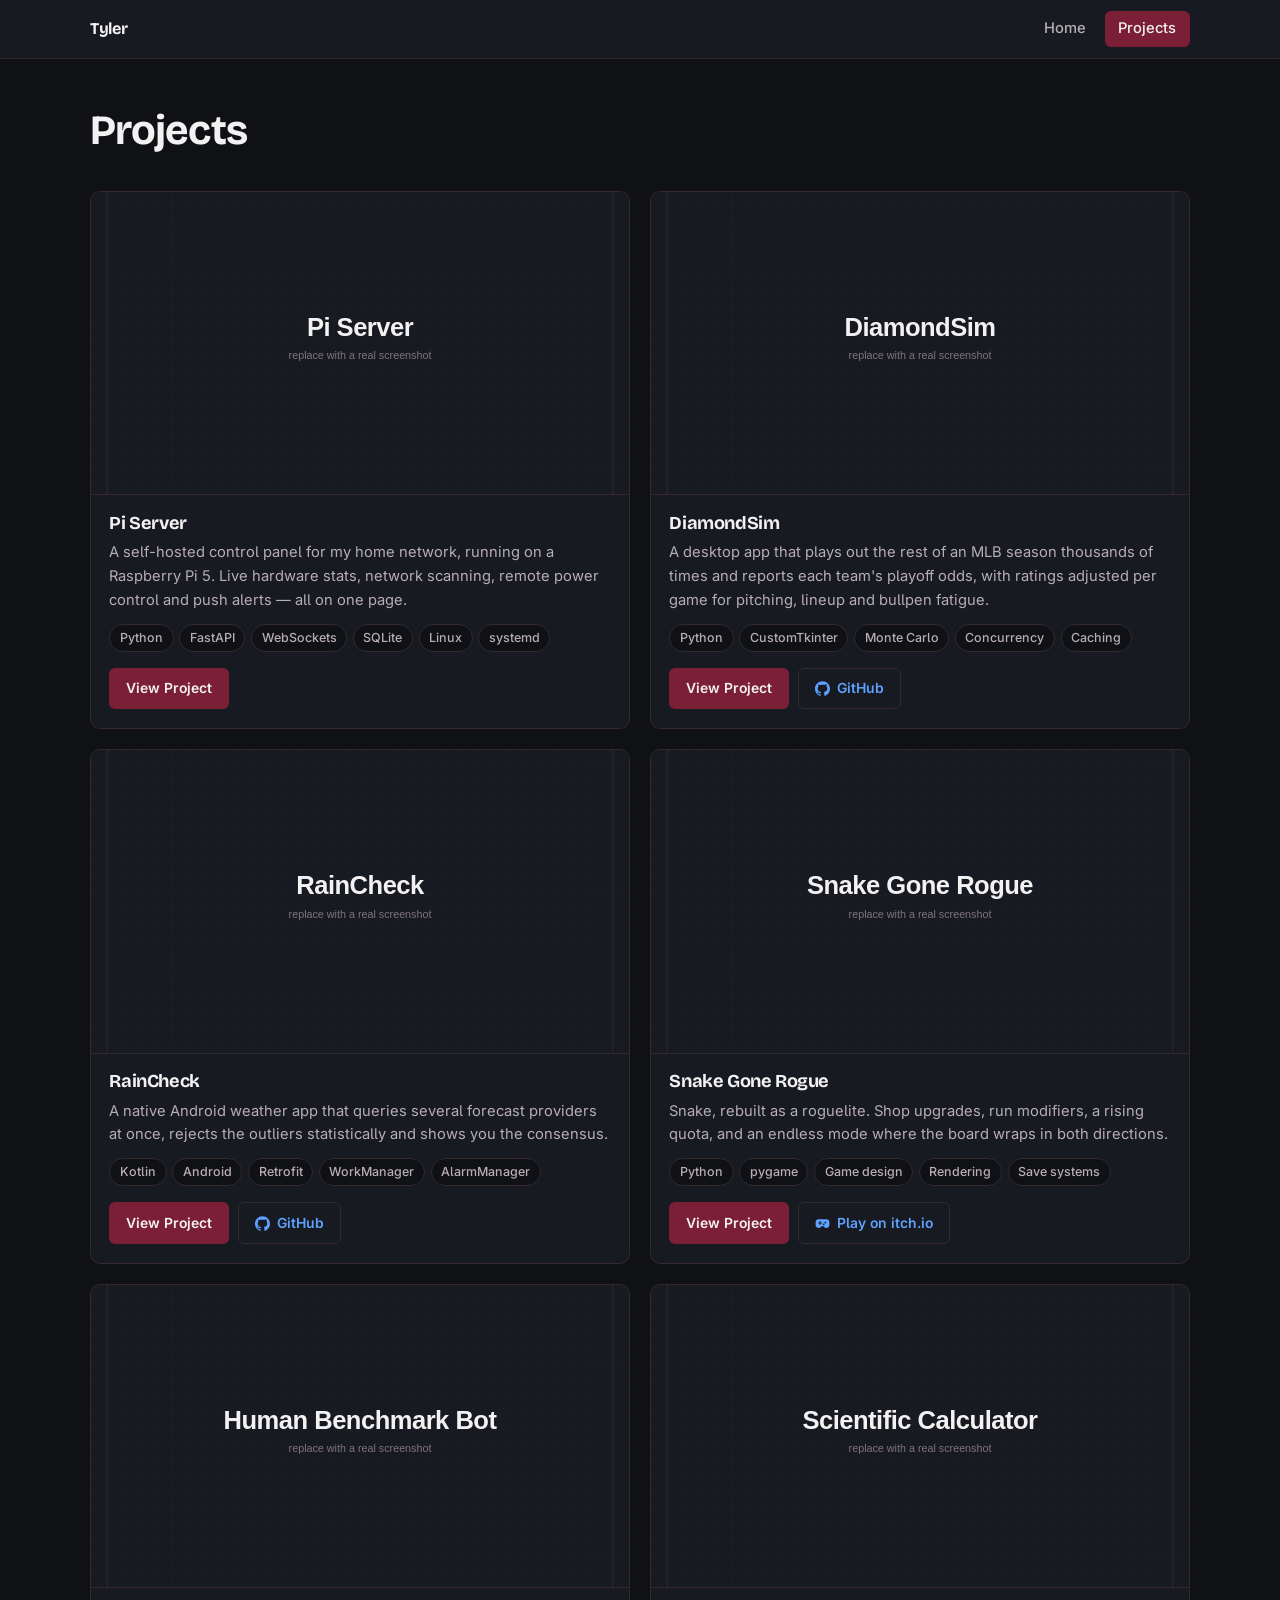
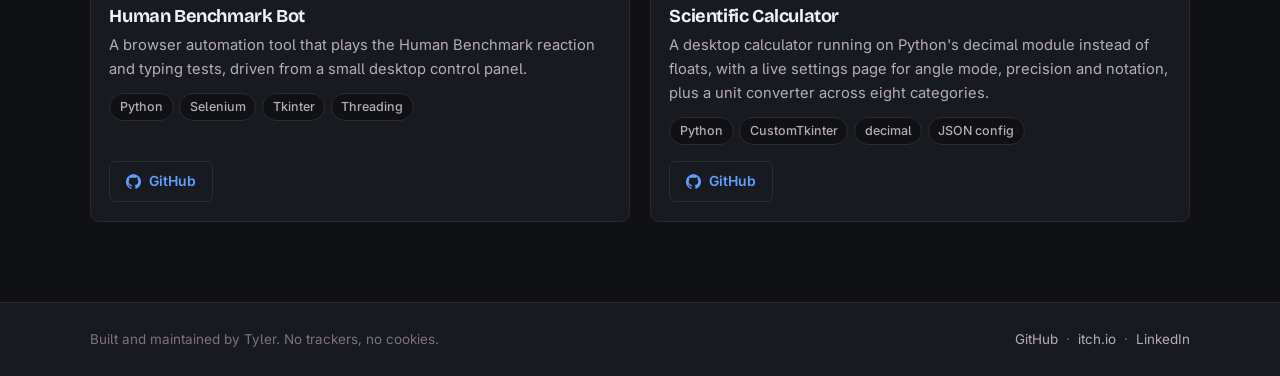
==== commit 2ac202f9: "Add files via upload" ====
--- a/projects.html
+++ b/projects.html
@@ -35,7 +35,6 @@
   <div class="shell">
     <div class="intro">
       <h1>Projects</h1>
-      <p>Everything I've built that's worth a look. The larger ones have a page of their own with the architecture and the problems that took real work to solve.</p>
     </div>
     <div class="cardgrid">
         <article class="card">
@@ -53,7 +52,7 @@
             <h3 class="card__title"><a href="projects/diamondsim.html">DiamondSim</a></h3>
             <p class="card__desc">A desktop app that plays out the rest of an MLB season thousands of times and reports each team's playoff odds, with ratings adjusted per game for pitching, lineup and bullpen fatigue.</p>
             <ul class="tags tags--plain"><li>Python</li><li>CustomTkinter</li><li>Monte Carlo</li><li>Concurrency</li><li>Caching</li></ul>
-            <div class="actions"><a class="btn btn--primary" href="projects/diamondsim.html">View Project</a><a class="btn btn--ghost" href="https://github.com/USERNAME/diamondsim"><svg viewBox="0 0 24 24" aria-hidden="true"><path d="M12 .297c-6.63 0-12 5.373-12 12 0 5.303 3.438 9.8 8.205 11.385.6.113.82-.258.82-.577 0-.285-.01-1.04-.015-2.04-3.338.724-4.042-1.61-4.042-1.61C4.422 18.07 3.633 17.7 3.633 17.7c-1.087-.744.084-.729.084-.729 1.205.084 1.838 1.236 1.838 1.236 1.07 1.835 2.809 1.305 3.495.998.108-.776.417-1.305.76-1.605-2.665-.3-5.466-1.332-5.466-5.93 0-1.31.465-2.38 1.235-3.22-.135-.303-.54-1.523.105-3.176 0 0 1.005-.322 3.3 1.23.96-.267 1.98-.399 3-.405 1.02.006 2.04.138 3 .405 2.28-1.552 3.285-1.23 3.285-1.23.645 1.653.24 2.873.12 3.176.765.84 1.23 1.91 1.23 3.22 0 4.61-2.805 5.625-5.475 5.92.42.36.81 1.096.81 2.22 0 1.606-.015 2.896-.015 3.286 0 .315.21.69.825.57C20.565 22.092 24 17.592 24 12.297c0-6.627-5.373-12-12-12"/></svg>GitHub</a></div>
+            <div class="actions"><a class="btn btn--primary" href="projects/diamondsim.html">View Project</a><a class="btn btn--ghost" href="https://github.com/USERNAME/diamondsim"><svg width="16" height="16" viewBox="0 0 24 24" aria-hidden="true"><path d="M12 .297c-6.63 0-12 5.373-12 12 0 5.303 3.438 9.8 8.205 11.385.6.113.82-.258.82-.577 0-.285-.01-1.04-.015-2.04-3.338.724-4.042-1.61-4.042-1.61C4.422 18.07 3.633 17.7 3.633 17.7c-1.087-.744.084-.729.084-.729 1.205.084 1.838 1.236 1.838 1.236 1.07 1.835 2.809 1.305 3.495.998.108-.776.417-1.305.76-1.605-2.665-.3-5.466-1.332-5.466-5.93 0-1.31.465-2.38 1.235-3.22-.135-.303-.54-1.523.105-3.176 0 0 1.005-.322 3.3 1.23.96-.267 1.98-.399 3-.405 1.02.006 2.04.138 3 .405 2.28-1.552 3.285-1.23 3.285-1.23.645 1.653.24 2.873.12 3.176.765.84 1.23 1.91 1.23 3.22 0 4.61-2.805 5.625-5.475 5.92.42.36.81 1.096.81 2.22 0 1.606-.015 2.896-.015 3.286 0 .315.21.69.825.57C20.565 22.092 24 17.592 24 12.297c0-6.627-5.373-12-12-12"/></svg>GitHub</a></div>
           </div>
         </article>
         <article class="card">
@@ -62,7 +61,7 @@
             <h3 class="card__title"><a href="projects/raincheck.html">RainCheck</a></h3>
             <p class="card__desc">A native Android weather app that queries several forecast providers at once, rejects the outliers statistically and shows you the consensus.</p>
             <ul class="tags tags--plain"><li>Kotlin</li><li>Android</li><li>Retrofit</li><li>WorkManager</li><li>AlarmManager</li></ul>
-            <div class="actions"><a class="btn btn--primary" href="projects/raincheck.html">View Project</a><a class="btn btn--ghost" href="https://github.com/USERNAME/raincheck"><svg viewBox="0 0 24 24" aria-hidden="true"><path d="M12 .297c-6.63 0-12 5.373-12 12 0 5.303 3.438 9.8 8.205 11.385.6.113.82-.258.82-.577 0-.285-.01-1.04-.015-2.04-3.338.724-4.042-1.61-4.042-1.61C4.422 18.07 3.633 17.7 3.633 17.7c-1.087-.744.084-.729.084-.729 1.205.084 1.838 1.236 1.838 1.236 1.07 1.835 2.809 1.305 3.495.998.108-.776.417-1.305.76-1.605-2.665-.3-5.466-1.332-5.466-5.93 0-1.31.465-2.38 1.235-3.22-.135-.303-.54-1.523.105-3.176 0 0 1.005-.322 3.3 1.23.96-.267 1.98-.399 3-.405 1.02.006 2.04.138 3 .405 2.28-1.552 3.285-1.23 3.285-1.23.645 1.653.24 2.873.12 3.176.765.84 1.23 1.91 1.23 3.22 0 4.61-2.805 5.625-5.475 5.92.42.36.81 1.096.81 2.22 0 1.606-.015 2.896-.015 3.286 0 .315.21.69.825.57C20.565 22.092 24 17.592 24 12.297c0-6.627-5.373-12-12-12"/></svg>GitHub</a></div>
+            <div class="actions"><a class="btn btn--primary" href="projects/raincheck.html">View Project</a><a class="btn btn--ghost" href="https://github.com/USERNAME/raincheck"><svg width="16" height="16" viewBox="0 0 24 24" aria-hidden="true"><path d="M12 .297c-6.63 0-12 5.373-12 12 0 5.303 3.438 9.8 8.205 11.385.6.113.82-.258.82-.577 0-.285-.01-1.04-.015-2.04-3.338.724-4.042-1.61-4.042-1.61C4.422 18.07 3.633 17.7 3.633 17.7c-1.087-.744.084-.729.084-.729 1.205.084 1.838 1.236 1.838 1.236 1.07 1.835 2.809 1.305 3.495.998.108-.776.417-1.305.76-1.605-2.665-.3-5.466-1.332-5.466-5.93 0-1.31.465-2.38 1.235-3.22-.135-.303-.54-1.523.105-3.176 0 0 1.005-.322 3.3 1.23.96-.267 1.98-.399 3-.405 1.02.006 2.04.138 3 .405 2.28-1.552 3.285-1.23 3.285-1.23.645 1.653.24 2.873.12 3.176.765.84 1.23 1.91 1.23 3.22 0 4.61-2.805 5.625-5.475 5.92.42.36.81 1.096.81 2.22 0 1.606-.015 2.896-.015 3.286 0 .315.21.69.825.57C20.565 22.092 24 17.592 24 12.297c0-6.627-5.373-12-12-12"/></svg>GitHub</a></div>
           </div>
         </article>
         <article class="card">
@@ -71,7 +70,7 @@
             <h3 class="card__title"><a href="projects/snake-gone-rogue.html">Snake Gone Rogue</a></h3>
             <p class="card__desc">Snake, rebuilt as a roguelite. Shop upgrades, run modifiers, a rising quota, and an endless mode where the board wraps in both directions.</p>
             <ul class="tags tags--plain"><li>Python</li><li>pygame</li><li>Game design</li><li>Rendering</li><li>Save systems</li></ul>
-            <div class="actions"><a class="btn btn--primary" href="projects/snake-gone-rogue.html">View Project</a><a class="btn btn--ghost" href="https://USERNAME.itch.io/snake-gone-rogue"><svg viewBox="0 0 24 24" aria-hidden="true"><path d="M6 5h12a5 5 0 015 5v4a5 5 0 01-5 5h-.6a3 3 0 01-2.4-1.2L14 16.5h-4l-1 1.3A3 3 0 016.6 19H6a5 5 0 01-5-5v-4a5 5 0 015-5zm1.2 3.4v1.8H5.4v1.8h1.8v1.8H9v-1.8h1.8v-1.8H9V8.4H7.2zm9.3.6a1.4 1.4 0 100 2.8 1.4 1.4 0 000-2.8zm-2.6 2.8a1.4 1.4 0 100 2.8 1.4 1.4 0 000-2.8z"/></svg>Play on itch.io</a></div>
+            <div class="actions"><a class="btn btn--primary" href="projects/snake-gone-rogue.html">View Project</a><a class="btn btn--ghost" href="https://USERNAME.itch.io/snake-gone-rogue"><svg width="16" height="16" viewBox="0 0 24 24" aria-hidden="true"><path d="M6 5h12a5 5 0 015 5v4a5 5 0 01-5 5h-.6a3 3 0 01-2.4-1.2L14 16.5h-4l-1 1.3A3 3 0 016.6 19H6a5 5 0 01-5-5v-4a5 5 0 015-5zm1.2 3.4v1.8H5.4v1.8h1.8v1.8H9v-1.8h1.8v-1.8H9V8.4H7.2zm9.3.6a1.4 1.4 0 100 2.8 1.4 1.4 0 000-2.8zm-2.6 2.8a1.4 1.4 0 100 2.8 1.4 1.4 0 000-2.8z"/></svg>Play on itch.io</a></div>
           </div>
         </article>
         <article class="card">
@@ -80,7 +79,7 @@
             <h3 class="card__title">Human Benchmark Bot</h3>
             <p class="card__desc">A browser automation tool that plays the Human Benchmark reaction and typing tests, driven from a small desktop control panel.</p>
             <ul class="tags tags--plain"><li>Python</li><li>Selenium</li><li>Tkinter</li><li>Threading</li></ul>
-            <div class="actions"><a class="btn btn--ghost" href="https://github.com/USERNAME/human-benchmark-bot"><svg viewBox="0 0 24 24" aria-hidden="true"><path d="M12 .297c-6.63 0-12 5.373-12 12 0 5.303 3.438 9.8 8.205 11.385.6.113.82-.258.82-.577 0-.285-.01-1.04-.015-2.04-3.338.724-4.042-1.61-4.042-1.61C4.422 18.07 3.633 17.7 3.633 17.7c-1.087-.744.084-.729.084-.729 1.205.084 1.838 1.236 1.838 1.236 1.07 1.835 2.809 1.305 3.495.998.108-.776.417-1.305.76-1.605-2.665-.3-5.466-1.332-5.466-5.93 0-1.31.465-2.38 1.235-3.22-.135-.303-.54-1.523.105-3.176 0 0 1.005-.322 3.3 1.23.96-.267 1.98-.399 3-.405 1.02.006 2.04.138 3 .405 2.28-1.552 3.285-1.23 3.285-1.23.645 1.653.24 2.873.12 3.176.765.84 1.23 1.91 1.23 3.22 0 4.61-2.805 5.625-5.475 5.92.42.36.81 1.096.81 2.22 0 1.606-.015 2.896-.015 3.286 0 .315.21.69.825.57C20.565 22.092 24 17.592 24 12.297c0-6.627-5.373-12-12-12"/></svg>GitHub</a></div>
+            <div class="actions"><a class="btn btn--ghost" href="https://github.com/USERNAME/human-benchmark-bot"><svg width="16" height="16" viewBox="0 0 24 24" aria-hidden="true"><path d="M12 .297c-6.63 0-12 5.373-12 12 0 5.303 3.438 9.8 8.205 11.385.6.113.82-.258.82-.577 0-.285-.01-1.04-.015-2.04-3.338.724-4.042-1.61-4.042-1.61C4.422 18.07 3.633 17.7 3.633 17.7c-1.087-.744.084-.729.084-.729 1.205.084 1.838 1.236 1.838 1.236 1.07 1.835 2.809 1.305 3.495.998.108-.776.417-1.305.76-1.605-2.665-.3-5.466-1.332-5.466-5.93 0-1.31.465-2.38 1.235-3.22-.135-.303-.54-1.523.105-3.176 0 0 1.005-.322 3.3 1.23.96-.267 1.98-.399 3-.405 1.02.006 2.04.138 3 .405 2.28-1.552 3.285-1.23 3.285-1.23.645 1.653.24 2.873.12 3.176.765.84 1.23 1.91 1.23 3.22 0 4.61-2.805 5.625-5.475 5.92.42.36.81 1.096.81 2.22 0 1.606-.015 2.896-.015 3.286 0 .315.21.69.825.57C20.565 22.092 24 17.592 24 12.297c0-6.627-5.373-12-12-12"/></svg>GitHub</a></div>
           </div>
         </article>
         <article class="card">
@@ -89,7 +88,7 @@
             <h3 class="card__title">Scientific Calculator</h3>
             <p class="card__desc">A desktop calculator running on Python's decimal module instead of floats, with a live settings page for angle mode, precision and notation, plus a unit converter across eight categories.</p>
             <ul class="tags tags--plain"><li>Python</li><li>CustomTkinter</li><li>decimal</li><li>JSON config</li></ul>
-            <div class="actions"><a class="btn btn--ghost" href="https://github.com/USERNAME/calculator"><svg viewBox="0 0 24 24" aria-hidden="true"><path d="M12 .297c-6.63 0-12 5.373-12 12 0 5.303 3.438 9.8 8.205 11.385.6.113.82-.258.82-.577 0-.285-.01-1.04-.015-2.04-3.338.724-4.042-1.61-4.042-1.61C4.422 18.07 3.633 17.7 3.633 17.7c-1.087-.744.084-.729.084-.729 1.205.084 1.838 1.236 1.838 1.236 1.07 1.835 2.809 1.305 3.495.998.108-.776.417-1.305.76-1.605-2.665-.3-5.466-1.332-5.466-5.93 0-1.31.465-2.38 1.235-3.22-.135-.303-.54-1.523.105-3.176 0 0 1.005-.322 3.3 1.23.96-.267 1.98-.399 3-.405 1.02.006 2.04.138 3 .405 2.28-1.552 3.285-1.23 3.285-1.23.645 1.653.24 2.873.12 3.176.765.84 1.23 1.91 1.23 3.22 0 4.61-2.805 5.625-5.475 5.92.42.36.81 1.096.81 2.22 0 1.606-.015 2.896-.015 3.286 0 .315.21.69.825.57C20.565 22.092 24 17.592 24 12.297c0-6.627-5.373-12-12-12"/></svg>GitHub</a></div>
+            <div class="actions"><a class="btn btn--ghost" href="https://github.com/USERNAME/calculator"><svg width="16" height="16" viewBox="0 0 24 24" aria-hidden="true"><path d="M12 .297c-6.63 0-12 5.373-12 12 0 5.303 3.438 9.8 8.205 11.385.6.113.82-.258.82-.577 0-.285-.01-1.04-.015-2.04-3.338.724-4.042-1.61-4.042-1.61C4.422 18.07 3.633 17.7 3.633 17.7c-1.087-.744.084-.729.084-.729 1.205.084 1.838 1.236 1.838 1.236 1.07 1.835 2.809 1.305 3.495.998.108-.776.417-1.305.76-1.605-2.665-.3-5.466-1.332-5.466-5.93 0-1.31.465-2.38 1.235-3.22-.135-.303-.54-1.523.105-3.176 0 0 1.005-.322 3.3 1.23.96-.267 1.98-.399 3-.405 1.02.006 2.04.138 3 .405 2.28-1.552 3.285-1.23 3.285-1.23.645 1.653.24 2.873.12 3.176.765.84 1.23 1.91 1.23 3.22 0 4.61-2.805 5.625-5.475 5.92.42.36.81 1.096.81 2.22 0 1.606-.015 2.896-.015 3.286 0 .315.21.69.825.57C20.565 22.092 24 17.592 24 12.297c0-6.627-5.373-12-12-12"/></svg>GitHub</a></div>
           </div>
         </article>
     </div>
--- a/assets/css/style.css
+++ b/assets/css/style.css
@@ -146,6 +146,37 @@
 /* ---------- Page frame ---------- */
 .page { padding-block: clamp(1.75rem, 4vw, 3rem) clamp(3rem, 7vw, 5rem); }
 
+/* Home page: sized to fit a standard laptop/desktop viewport with no scroll.
+   The main column is split into two equal halves — about/skills on top,
+   featured projects on the bottom — matching the requested layout. */
+.page--fit {
+  padding-block: .9rem 1rem;
+  height: calc(100vh - var(--nav-h));
+  box-sizing: border-box;
+  display: flex;
+}
+.page--fit .shell { width: 100%; height: 100%; display: flex; }
+.page--fit .layout { flex: 1; height: 100%; align-items: stretch; }
+.page--fit .sidebar { padding: 1.1rem 1.1rem; }
+.page--fit .sidebar__name { font-size: 1.4rem; margin-bottom: .25rem; }
+
+.main-col {
+  display: flex;
+  flex-direction: column;
+  height: 100%;
+  gap: .9rem;
+  min-height: 0;
+}
+
+.half {
+  flex: 1 1 50%;
+  min-height: 0;
+  display: flex;
+  flex-direction: column;
+}
+.half--top { justify-content: center; }
+.half--bottom .cardrow-3 { flex: 1; min-height: 0; }
+
 .layout {
   display: grid;
   grid-template-columns: 286px minmax(0, 1fr);
@@ -184,28 +215,40 @@
 }
 
 .sidebar__links {
-  margin-top: 1.35rem;
-  padding-top: 1.25rem;
+  margin-top: 1rem;
+  padding-top: .9rem;
   border-top: 1px solid var(--border);
   display: grid;
-  gap: .3rem;
+  gap: .2rem;
 }
 .sidebar__links a {
   display: flex;
   align-items: center;
-  gap: .65rem;
-  padding: .5rem .6rem;
+  gap: .6rem;
+  padding: .4rem .55rem;
   border-radius: var(--radius-s);
-  font-size: .9rem;
+  font-size: .87rem;
   font-weight: 500;
   color: var(--text-2);
   transition: background .15s ease, color .15s ease;
 }
 .sidebar__links a:hover { background: var(--surface-hover); color: var(--link-hover); }
-.sidebar__links svg { width: 17px; height: 17px; flex: none; fill: currentColor; }
+/* icons are sized in HTML (width/height attrs) as a fail-safe; this is belt-and-braces */
+.sidebar__links svg {
+  width: 16px;
+  height: 16px;
+  min-width: 16px;
+  max-width: 16px;
+  max-height: 16px;
+  flex: 0 0 16px;
+  fill: currentColor;
+  display: block;
+}
+.sidebar__links span { line-height: 1; }
 
 /* ---------- Sections ---------- */
 .section + .section { margin-top: clamp(2rem, 4vw, 3rem); }
+.section--tight + .section--tight { margin-top: .85rem; }
 
 .section__head {
   display: flex;
@@ -235,6 +278,30 @@
 }
 .panel p + p { margin-top: .8rem; }
 .panel p { max-width: 72ch; }
+
+.panel--tight { padding: .8rem 1.1rem; }
+.panel--tight p { font-size: .87rem; line-height: 1.48; max-width: 82ch; }
+
+/* About + Skills merged into one panel, side by side */
+.duo {
+  display: grid;
+  grid-template-columns: 1.5fr 1fr;
+  gap: 1.5rem;
+  align-items: start;
+}
+@media (max-width: 720px) { .duo { grid-template-columns: 1fr; } }
+
+.minihead {
+  font-family: var(--sans);
+  font-size: .72rem;
+  font-weight: 700;
+  letter-spacing: .07em;
+  text-transform: uppercase;
+  color: var(--accent-light);
+  margin-bottom: .4rem;
+}
+.duo__skills .tags { gap: .3rem; }
+.duo__skills .tags li { font-size: .72rem; padding: .12rem .5rem; }
 
 /* ---------- Skills ---------- */
 .skills {
@@ -282,7 +349,7 @@
   border: 1px solid transparent;
   transition: background .15s ease, border-color .15s ease, color .15s ease;
 }
-.btn svg { width: 15px; height: 15px; fill: currentColor; }
+.btn svg { width: 15px; height: 15px; min-width: 15px; max-width: 15px; max-height: 15px; flex: none; fill: currentColor; display: block; }
 
 .btn--primary { background: var(--accent); color: var(--text); }
 .btn--primary:hover { background: var(--accent-hover); }
@@ -303,6 +370,17 @@
 @media (max-width: 760px) { .cardgrid { grid-template-columns: 1fr; } }
 
 .cardstack { display: grid; gap: clamp(.9rem, 2vw, 1.25rem); }
+
+.cardrow-3 {
+  display: grid;
+  grid-template-columns: repeat(3, minmax(0, 1fr));
+  grid-template-rows: 1fr;
+  align-items: stretch;
+  gap: .85rem;
+  height: 100%;
+}
+@media (max-width: 760px) { .cardrow-3 { grid-template-columns: repeat(2, minmax(0, 1fr)); grid-template-rows: none; height: auto; } }
+@media (max-width: 480px) { .cardrow-3 { grid-template-columns: 1fr; } }
 
 .card {
   display: flex;
@@ -333,6 +411,27 @@
 .card__title a:hover { color: var(--accent-light); }
 .card__desc { font-size: .92rem; margin: -.25rem 0 0; }
 .card__body .actions { margin-top: auto; padding-top: .3rem; }
+
+/* Compact variant — used for the 3-across featured row on the home page.
+   The row fills the bottom half of the screen, so cards stretch to that
+   height rather than using a fixed aspect ratio. */
+.card--compact { height: 100%; }
+.card--compact .card__media { flex: 1 1 auto; min-height: 0; border-bottom: 1px solid var(--border); }
+.card--compact .card__media img { width: 100%; height: 100%; object-fit: cover; }
+.card--compact .card__body { flex: 0 0 auto; padding: .6rem .75rem .7rem; gap: .3rem; }
+.card--compact .card__title { font-size: .95rem; }
+.card--compact .card__desc {
+  font-size: .76rem;
+  line-height: 1.4;
+  display: -webkit-box;
+  -webkit-line-clamp: 2;
+  -webkit-box-orient: vertical;
+  overflow: hidden;
+}
+.card--compact .tags { gap: .25rem; }
+.card--compact .tags li { font-size: .65rem; padding: .06rem .4rem; }
+.card--compact .btn { font-size: .73rem; padding: .3rem .6rem; }
+.card--compact .btn svg { width: 12px; height: 12px; min-width: 12px; max-width: 12px; max-height: 12px; }
 
 /* ---------- Project detail hero ---------- */
 .hero {
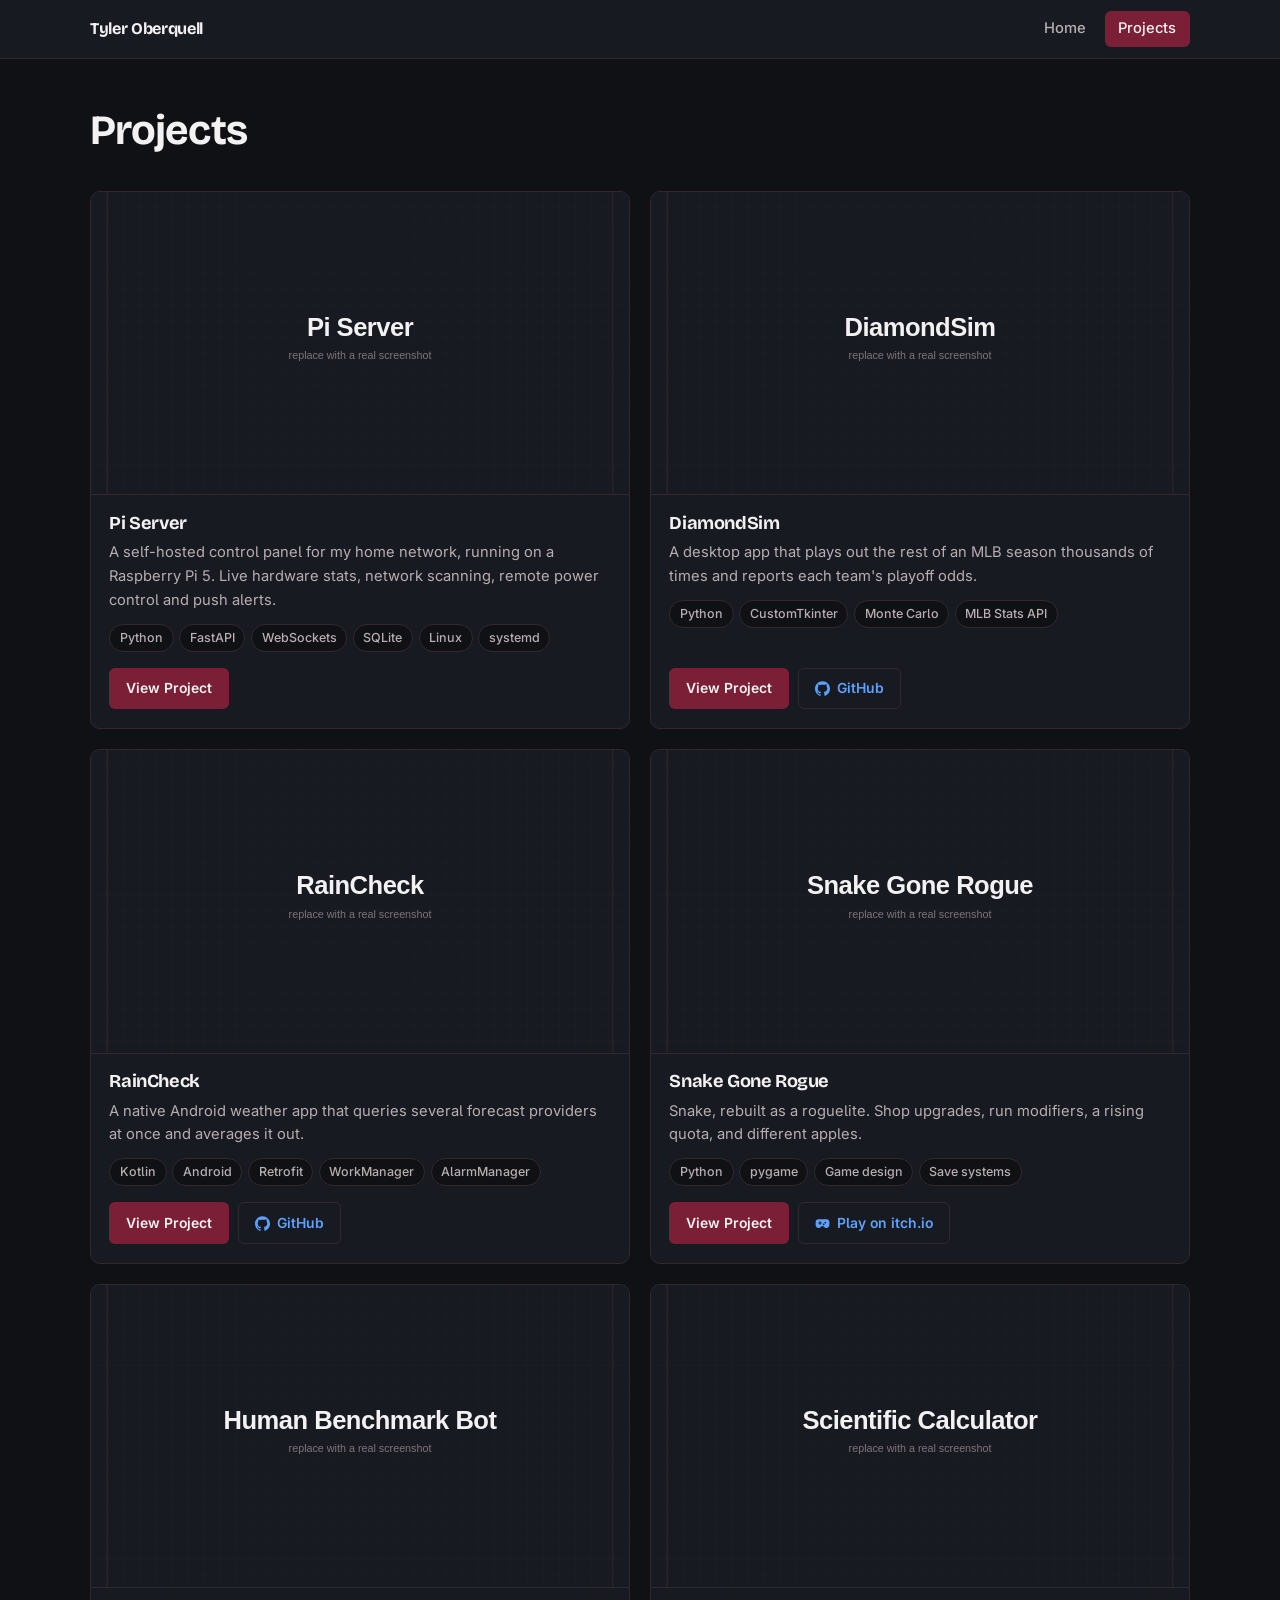
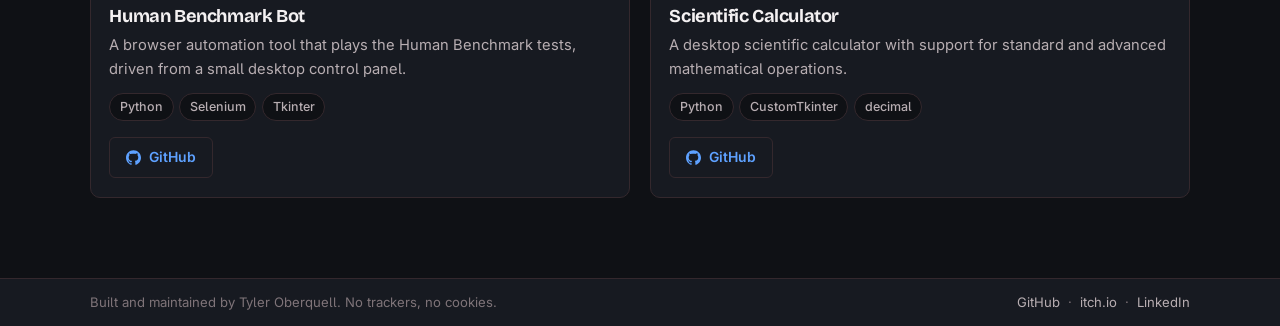
==== commit f3209876: "Add files via upload" ====
--- a/projects.html
+++ b/projects.html
@@ -1,15 +1,16 @@
 <!DOCTYPE html>
 <!-- GENERATED by build.py — edits here are overwritten when you re-run it.
-     Change content in build.py, or delete build.py and edit these files directly. -->
+     Change content in config.json (identity/links/project blurbs) or in the
+     CONTENT dict in build.py (per-project detail-page writing), then re-run. -->
 <html lang="en">
 <head>
 <meta charset="utf-8">
 <meta name="viewport" content="width=device-width, initial-scale=1">
-<title>Projects — Tyler</title>
+<title>Projects — Tyler Oberquell</title>
 <meta name="description" content="Every project worth showing: a roguelite game, a season simulator, an Android weather app, a home server dashboard and a couple of smaller tools.">
 <meta name="color-scheme" content="dark">
 <meta name="theme-color" content="#0f1115">
-<meta property="og:title" content="Projects — Tyler">
+<meta property="og:title" content="Projects — Tyler Oberquell">
 <meta property="og:description" content="Every project worth showing: a roguelite game, a season simulator, an Android weather app, a home server dashboard and a couple of smaller tools.">
 <meta property="og:type" content="website">
 <link rel="preconnect" href="https://fonts.googleapis.com">
@@ -21,7 +22,7 @@
 <a class="skip" href="#main">Skip to content</a>
 <header class="nav">
   <div class="shell nav__inner">
-    <a class="nav__brand" href="index.html">Tyler</a>
+    <a class="nav__brand" href="index.html">Tyler Oberquell</a>
     <nav aria-label="Primary">
       <ul class="nav__links">
         <li><a href="index.html">Home</a></li>
@@ -41,7 +42,7 @@
           <a class="card__media" href="projects/pi-server.html" tabindex="-1" aria-hidden="true"><img src="assets/img/pi-server.svg" alt=""></a>
           <div class="card__body">
             <h3 class="card__title"><a href="projects/pi-server.html">Pi Server</a></h3>
-            <p class="card__desc">A self-hosted control panel for my home network, running on a Raspberry Pi 5. Live hardware stats, network scanning, remote power control and push alerts — all on one page.</p>
+            <p class="card__desc">A self-hosted control panel for my home network, running on a Raspberry Pi 5. Live hardware stats, network scanning, remote power control and push alerts.</p>
             <ul class="tags tags--plain"><li>Python</li><li>FastAPI</li><li>WebSockets</li><li>SQLite</li><li>Linux</li><li>systemd</li></ul>
             <div class="actions"><a class="btn btn--primary" href="projects/pi-server.html">View Project</a></div>
           </div>
@@ -50,45 +51,45 @@
           <a class="card__media" href="projects/diamondsim.html" tabindex="-1" aria-hidden="true"><img src="assets/img/diamondsim.svg" alt=""></a>
           <div class="card__body">
             <h3 class="card__title"><a href="projects/diamondsim.html">DiamondSim</a></h3>
-            <p class="card__desc">A desktop app that plays out the rest of an MLB season thousands of times and reports each team's playoff odds, with ratings adjusted per game for pitching, lineup and bullpen fatigue.</p>
-            <ul class="tags tags--plain"><li>Python</li><li>CustomTkinter</li><li>Monte Carlo</li><li>Concurrency</li><li>Caching</li></ul>
-            <div class="actions"><a class="btn btn--primary" href="projects/diamondsim.html">View Project</a><a class="btn btn--ghost" href="https://github.com/USERNAME/diamondsim"><svg width="16" height="16" viewBox="0 0 24 24" aria-hidden="true"><path d="M12 .297c-6.63 0-12 5.373-12 12 0 5.303 3.438 9.8 8.205 11.385.6.113.82-.258.82-.577 0-.285-.01-1.04-.015-2.04-3.338.724-4.042-1.61-4.042-1.61C4.422 18.07 3.633 17.7 3.633 17.7c-1.087-.744.084-.729.084-.729 1.205.084 1.838 1.236 1.838 1.236 1.07 1.835 2.809 1.305 3.495.998.108-.776.417-1.305.76-1.605-2.665-.3-5.466-1.332-5.466-5.93 0-1.31.465-2.38 1.235-3.22-.135-.303-.54-1.523.105-3.176 0 0 1.005-.322 3.3 1.23.96-.267 1.98-.399 3-.405 1.02.006 2.04.138 3 .405 2.28-1.552 3.285-1.23 3.285-1.23.645 1.653.24 2.873.12 3.176.765.84 1.23 1.91 1.23 3.22 0 4.61-2.805 5.625-5.475 5.92.42.36.81 1.096.81 2.22 0 1.606-.015 2.896-.015 3.286 0 .315.21.69.825.57C20.565 22.092 24 17.592 24 12.297c0-6.627-5.373-12-12-12"/></svg>GitHub</a></div>
+            <p class="card__desc">A desktop app that plays out the rest of an MLB season thousands of times and reports each team's playoff odds.</p>
+            <ul class="tags tags--plain"><li>Python</li><li>CustomTkinter</li><li>Monte Carlo</li><li>MLB Stats API</li></ul>
+            <div class="actions"><a class="btn btn--primary" href="projects/diamondsim.html">View Project</a><a class="btn btn--ghost" href="https://github.com/The-T-Time/DiamondSim"><svg width="16" height="16" viewBox="0 0 24 24" aria-hidden="true"><path d="M12 .297c-6.63 0-12 5.373-12 12 0 5.303 3.438 9.8 8.205 11.385.6.113.82-.258.82-.577 0-.285-.01-1.04-.015-2.04-3.338.724-4.042-1.61-4.042-1.61C4.422 18.07 3.633 17.7 3.633 17.7c-1.087-.744.084-.729.084-.729 1.205.084 1.838 1.236 1.838 1.236 1.07 1.835 2.809 1.305 3.495.998.108-.776.417-1.305.76-1.605-2.665-.3-5.466-1.332-5.466-5.93 0-1.31.465-2.38 1.235-3.22-.135-.303-.54-1.523.105-3.176 0 0 1.005-.322 3.3 1.23.96-.267 1.98-.399 3-.405 1.02.006 2.04.138 3 .405 2.28-1.552 3.285-1.23 3.285-1.23.645 1.653.24 2.873.12 3.176.765.84 1.23 1.91 1.23 3.22 0 4.61-2.805 5.625-5.475 5.92.42.36.81 1.096.81 2.22 0 1.606-.015 2.896-.015 3.286 0 .315.21.69.825.57C20.565 22.092 24 17.592 24 12.297c0-6.627-5.373-12-12-12"/></svg>GitHub</a></div>
           </div>
         </article>
         <article class="card">
           <a class="card__media" href="projects/raincheck.html" tabindex="-1" aria-hidden="true"><img src="assets/img/raincheck.svg" alt=""></a>
           <div class="card__body">
             <h3 class="card__title"><a href="projects/raincheck.html">RainCheck</a></h3>
-            <p class="card__desc">A native Android weather app that queries several forecast providers at once, rejects the outliers statistically and shows you the consensus.</p>
+            <p class="card__desc">A native Android weather app that queries several forecast providers at once and averages it out.</p>
             <ul class="tags tags--plain"><li>Kotlin</li><li>Android</li><li>Retrofit</li><li>WorkManager</li><li>AlarmManager</li></ul>
-            <div class="actions"><a class="btn btn--primary" href="projects/raincheck.html">View Project</a><a class="btn btn--ghost" href="https://github.com/USERNAME/raincheck"><svg width="16" height="16" viewBox="0 0 24 24" aria-hidden="true"><path d="M12 .297c-6.63 0-12 5.373-12 12 0 5.303 3.438 9.8 8.205 11.385.6.113.82-.258.82-.577 0-.285-.01-1.04-.015-2.04-3.338.724-4.042-1.61-4.042-1.61C4.422 18.07 3.633 17.7 3.633 17.7c-1.087-.744.084-.729.084-.729 1.205.084 1.838 1.236 1.838 1.236 1.07 1.835 2.809 1.305 3.495.998.108-.776.417-1.305.76-1.605-2.665-.3-5.466-1.332-5.466-5.93 0-1.31.465-2.38 1.235-3.22-.135-.303-.54-1.523.105-3.176 0 0 1.005-.322 3.3 1.23.96-.267 1.98-.399 3-.405 1.02.006 2.04.138 3 .405 2.28-1.552 3.285-1.23 3.285-1.23.645 1.653.24 2.873.12 3.176.765.84 1.23 1.91 1.23 3.22 0 4.61-2.805 5.625-5.475 5.92.42.36.81 1.096.81 2.22 0 1.606-.015 2.896-.015 3.286 0 .315.21.69.825.57C20.565 22.092 24 17.592 24 12.297c0-6.627-5.373-12-12-12"/></svg>GitHub</a></div>
+            <div class="actions"><a class="btn btn--primary" href="projects/raincheck.html">View Project</a><a class="btn btn--ghost" href="https://github.com/The-T-Time/RainCheck"><svg width="16" height="16" viewBox="0 0 24 24" aria-hidden="true"><path d="M12 .297c-6.63 0-12 5.373-12 12 0 5.303 3.438 9.8 8.205 11.385.6.113.82-.258.82-.577 0-.285-.01-1.04-.015-2.04-3.338.724-4.042-1.61-4.042-1.61C4.422 18.07 3.633 17.7 3.633 17.7c-1.087-.744.084-.729.084-.729 1.205.084 1.838 1.236 1.838 1.236 1.07 1.835 2.809 1.305 3.495.998.108-.776.417-1.305.76-1.605-2.665-.3-5.466-1.332-5.466-5.93 0-1.31.465-2.38 1.235-3.22-.135-.303-.54-1.523.105-3.176 0 0 1.005-.322 3.3 1.23.96-.267 1.98-.399 3-.405 1.02.006 2.04.138 3 .405 2.28-1.552 3.285-1.23 3.285-1.23.645 1.653.24 2.873.12 3.176.765.84 1.23 1.91 1.23 3.22 0 4.61-2.805 5.625-5.475 5.92.42.36.81 1.096.81 2.22 0 1.606-.015 2.896-.015 3.286 0 .315.21.69.825.57C20.565 22.092 24 17.592 24 12.297c0-6.627-5.373-12-12-12"/></svg>GitHub</a></div>
           </div>
         </article>
         <article class="card">
           <a class="card__media" href="projects/snake-gone-rogue.html" tabindex="-1" aria-hidden="true"><img src="assets/img/snake-gone-rogue.svg" alt=""></a>
           <div class="card__body">
             <h3 class="card__title"><a href="projects/snake-gone-rogue.html">Snake Gone Rogue</a></h3>
-            <p class="card__desc">Snake, rebuilt as a roguelite. Shop upgrades, run modifiers, a rising quota, and an endless mode where the board wraps in both directions.</p>
-            <ul class="tags tags--plain"><li>Python</li><li>pygame</li><li>Game design</li><li>Rendering</li><li>Save systems</li></ul>
-            <div class="actions"><a class="btn btn--primary" href="projects/snake-gone-rogue.html">View Project</a><a class="btn btn--ghost" href="https://USERNAME.itch.io/snake-gone-rogue"><svg width="16" height="16" viewBox="0 0 24 24" aria-hidden="true"><path d="M6 5h12a5 5 0 015 5v4a5 5 0 01-5 5h-.6a3 3 0 01-2.4-1.2L14 16.5h-4l-1 1.3A3 3 0 016.6 19H6a5 5 0 01-5-5v-4a5 5 0 015-5zm1.2 3.4v1.8H5.4v1.8h1.8v1.8H9v-1.8h1.8v-1.8H9V8.4H7.2zm9.3.6a1.4 1.4 0 100 2.8 1.4 1.4 0 000-2.8zm-2.6 2.8a1.4 1.4 0 100 2.8 1.4 1.4 0 000-2.8z"/></svg>Play on itch.io</a></div>
+            <p class="card__desc">Snake, rebuilt as a roguelite. Shop upgrades, run modifiers, a rising quota, and different apples.</p>
+            <ul class="tags tags--plain"><li>Python</li><li>pygame</li><li>Game design</li><li>Save systems</li></ul>
+            <div class="actions"><a class="btn btn--primary" href="projects/snake-gone-rogue.html">View Project</a><a class="btn btn--ghost" href="https://the-ttime.itch.io/snake-gone-rogue"><svg width="16" height="16" viewBox="0 0 24 24" aria-hidden="true"><path d="M6 5h12a5 5 0 015 5v4a5 5 0 01-5 5h-.6a3 3 0 01-2.4-1.2L14 16.5h-4l-1 1.3A3 3 0 016.6 19H6a5 5 0 01-5-5v-4a5 5 0 015-5zm1.2 3.4v1.8H5.4v1.8h1.8v1.8H9v-1.8h1.8v-1.8H9V8.4H7.2zm9.3.6a1.4 1.4 0 100 2.8 1.4 1.4 0 000-2.8zm-2.6 2.8a1.4 1.4 0 100 2.8 1.4 1.4 0 000-2.8z"/></svg>Play on itch.io</a></div>
           </div>
         </article>
         <article class="card">
-          <a class="card__media" href="https://github.com/USERNAME/human-benchmark-bot" tabindex="-1" aria-hidden="true"><img src="assets/img/benchmark-bot.svg" alt=""></a>
+          <a class="card__media" href="https://github.com/The-T-Time/HumanBenchmark-Bot" tabindex="-1" aria-hidden="true"><img src="assets/img/benchmark-bot.svg" alt=""></a>
           <div class="card__body">
             <h3 class="card__title">Human Benchmark Bot</h3>
-            <p class="card__desc">A browser automation tool that plays the Human Benchmark reaction and typing tests, driven from a small desktop control panel.</p>
-            <ul class="tags tags--plain"><li>Python</li><li>Selenium</li><li>Tkinter</li><li>Threading</li></ul>
-            <div class="actions"><a class="btn btn--ghost" href="https://github.com/USERNAME/human-benchmark-bot"><svg width="16" height="16" viewBox="0 0 24 24" aria-hidden="true"><path d="M12 .297c-6.63 0-12 5.373-12 12 0 5.303 3.438 9.8 8.205 11.385.6.113.82-.258.82-.577 0-.285-.01-1.04-.015-2.04-3.338.724-4.042-1.61-4.042-1.61C4.422 18.07 3.633 17.7 3.633 17.7c-1.087-.744.084-.729.084-.729 1.205.084 1.838 1.236 1.838 1.236 1.07 1.835 2.809 1.305 3.495.998.108-.776.417-1.305.76-1.605-2.665-.3-5.466-1.332-5.466-5.93 0-1.31.465-2.38 1.235-3.22-.135-.303-.54-1.523.105-3.176 0 0 1.005-.322 3.3 1.23.96-.267 1.98-.399 3-.405 1.02.006 2.04.138 3 .405 2.28-1.552 3.285-1.23 3.285-1.23.645 1.653.24 2.873.12 3.176.765.84 1.23 1.91 1.23 3.22 0 4.61-2.805 5.625-5.475 5.92.42.36.81 1.096.81 2.22 0 1.606-.015 2.896-.015 3.286 0 .315.21.69.825.57C20.565 22.092 24 17.592 24 12.297c0-6.627-5.373-12-12-12"/></svg>GitHub</a></div>
+            <p class="card__desc">A browser automation tool that plays the Human Benchmark tests, driven from a small desktop control panel.</p>
+            <ul class="tags tags--plain"><li>Python</li><li>Selenium</li><li>Tkinter</li></ul>
+            <div class="actions"><a class="btn btn--ghost" href="https://github.com/The-T-Time/HumanBenchmark-Bot"><svg width="16" height="16" viewBox="0 0 24 24" aria-hidden="true"><path d="M12 .297c-6.63 0-12 5.373-12 12 0 5.303 3.438 9.8 8.205 11.385.6.113.82-.258.82-.577 0-.285-.01-1.04-.015-2.04-3.338.724-4.042-1.61-4.042-1.61C4.422 18.07 3.633 17.7 3.633 17.7c-1.087-.744.084-.729.084-.729 1.205.084 1.838 1.236 1.838 1.236 1.07 1.835 2.809 1.305 3.495.998.108-.776.417-1.305.76-1.605-2.665-.3-5.466-1.332-5.466-5.93 0-1.31.465-2.38 1.235-3.22-.135-.303-.54-1.523.105-3.176 0 0 1.005-.322 3.3 1.23.96-.267 1.98-.399 3-.405 1.02.006 2.04.138 3 .405 2.28-1.552 3.285-1.23 3.285-1.23.645 1.653.24 2.873.12 3.176.765.84 1.23 1.91 1.23 3.22 0 4.61-2.805 5.625-5.475 5.92.42.36.81 1.096.81 2.22 0 1.606-.015 2.896-.015 3.286 0 .315.21.69.825.57C20.565 22.092 24 17.592 24 12.297c0-6.627-5.373-12-12-12"/></svg>GitHub</a></div>
           </div>
         </article>
         <article class="card">
-          <a class="card__media" href="https://github.com/USERNAME/calculator" tabindex="-1" aria-hidden="true"><img src="assets/img/calculator.svg" alt=""></a>
+          <a class="card__media" href="https://github.com/The-T-Time/Scientific-Calculator" tabindex="-1" aria-hidden="true"><img src="assets/img/calculator.svg" alt=""></a>
           <div class="card__body">
             <h3 class="card__title">Scientific Calculator</h3>
-            <p class="card__desc">A desktop calculator running on Python's decimal module instead of floats, with a live settings page for angle mode, precision and notation, plus a unit converter across eight categories.</p>
-            <ul class="tags tags--plain"><li>Python</li><li>CustomTkinter</li><li>decimal</li><li>JSON config</li></ul>
-            <div class="actions"><a class="btn btn--ghost" href="https://github.com/USERNAME/calculator"><svg width="16" height="16" viewBox="0 0 24 24" aria-hidden="true"><path d="M12 .297c-6.63 0-12 5.373-12 12 0 5.303 3.438 9.8 8.205 11.385.6.113.82-.258.82-.577 0-.285-.01-1.04-.015-2.04-3.338.724-4.042-1.61-4.042-1.61C4.422 18.07 3.633 17.7 3.633 17.7c-1.087-.744.084-.729.084-.729 1.205.084 1.838 1.236 1.838 1.236 1.07 1.835 2.809 1.305 3.495.998.108-.776.417-1.305.76-1.605-2.665-.3-5.466-1.332-5.466-5.93 0-1.31.465-2.38 1.235-3.22-.135-.303-.54-1.523.105-3.176 0 0 1.005-.322 3.3 1.23.96-.267 1.98-.399 3-.405 1.02.006 2.04.138 3 .405 2.28-1.552 3.285-1.23 3.285-1.23.645 1.653.24 2.873.12 3.176.765.84 1.23 1.91 1.23 3.22 0 4.61-2.805 5.625-5.475 5.92.42.36.81 1.096.81 2.22 0 1.606-.015 2.896-.015 3.286 0 .315.21.69.825.57C20.565 22.092 24 17.592 24 12.297c0-6.627-5.373-12-12-12"/></svg>GitHub</a></div>
+            <p class="card__desc">A desktop scientific calculator with support for standard and advanced mathematical operations.</p>
+            <ul class="tags tags--plain"><li>Python</li><li>CustomTkinter</li><li>decimal</li></ul>
+            <div class="actions"><a class="btn btn--ghost" href="https://github.com/The-T-Time/Scientific-Calculator"><svg width="16" height="16" viewBox="0 0 24 24" aria-hidden="true"><path d="M12 .297c-6.63 0-12 5.373-12 12 0 5.303 3.438 9.8 8.205 11.385.6.113.82-.258.82-.577 0-.285-.01-1.04-.015-2.04-3.338.724-4.042-1.61-4.042-1.61C4.422 18.07 3.633 17.7 3.633 17.7c-1.087-.744.084-.729.084-.729 1.205.084 1.838 1.236 1.838 1.236 1.07 1.835 2.809 1.305 3.495.998.108-.776.417-1.305.76-1.605-2.665-.3-5.466-1.332-5.466-5.93 0-1.31.465-2.38 1.235-3.22-.135-.303-.54-1.523.105-3.176 0 0 1.005-.322 3.3 1.23.96-.267 1.98-.399 3-.405 1.02.006 2.04.138 3 .405 2.28-1.552 3.285-1.23 3.285-1.23.645 1.653.24 2.873.12 3.176.765.84 1.23 1.91 1.23 3.22 0 4.61-2.805 5.625-5.475 5.92.42.36.81 1.096.81 2.22 0 1.606-.015 2.896-.015 3.286 0 .315.21.69.825.57C20.565 22.092 24 17.592 24 12.297c0-6.627-5.373-12-12-12"/></svg>GitHub</a></div>
           </div>
         </article>
     </div>
@@ -97,8 +98,8 @@
 
 <footer class="footer">
   <div class="shell footer__inner">
-    <span>Built and maintained by Tyler. No trackers, no cookies.</span>
-    <span><a href="https://github.com/USERNAME">GitHub</a> &nbsp;·&nbsp; <a href="https://USERNAME.itch.io">itch.io</a> &nbsp;·&nbsp; <a href="https://www.linkedin.com/in/USERNAME">LinkedIn</a></span>
+    <span>Built and maintained by Tyler Oberquell. No trackers, no cookies.</span>
+    <span><a href="https://github.com/The-T-Time/">GitHub</a> &nbsp;·&nbsp; <a href="https://the-ttime.itch.io/">itch.io</a> &nbsp;·&nbsp; <a href="https://www.linkedin.com/in/tyler-oberquell/">LinkedIn</a></span>
   </div>
 </footer>
 
--- a/assets/css/style.css
+++ b/assets/css/style.css
@@ -30,6 +30,7 @@
   --shell:    1180px;
   --gutter:   clamp(1.1rem, 3.5vw, 2.5rem);
   --nav-h:    58px;
+  --footer-h: 48px;
 
   --sans: "Inter", system-ui, -apple-system, "Segoe UI", sans-serif;
   --display: "Bricolage Grotesque", var(--sans);
@@ -151,13 +152,13 @@
    featured projects on the bottom — matching the requested layout. */
 .page--fit {
   padding-block: .9rem 1rem;
-  height: calc(100vh - var(--nav-h));
+  height: calc(100vh - var(--nav-h) - var(--footer-h));
   box-sizing: border-box;
   display: flex;
 }
 .page--fit .shell { width: 100%; height: 100%; display: flex; }
 .page--fit .layout { flex: 1; height: 100%; align-items: stretch; }
-.page--fit .sidebar { padding: 1.1rem 1.1rem; }
+.page--fit .sidebar { align-self: start; padding: 1.5rem 1.5rem; }
 .page--fit .sidebar__name { font-size: 1.4rem; margin-bottom: .25rem; }
 
 .main-col {
@@ -174,7 +175,7 @@
   display: flex;
   flex-direction: column;
 }
-.half--top { justify-content: center; }
+.half--top .panel { flex: 1; min-height: 0; overflow: auto; }
 .half--bottom .cardrow-3 { flex: 1; min-height: 0; }
 
 .layout {
@@ -279,29 +280,41 @@
 .panel p + p { margin-top: .8rem; }
 .panel p { max-width: 72ch; }
 
-.panel--tight { padding: .8rem 1.1rem; }
-.panel--tight p { font-size: .87rem; line-height: 1.48; max-width: 82ch; }
+.panel--tight { padding: 2rem 2.25rem; }
+.panel--tight p { font-size: 1.02rem; line-height: 1.6; max-width: 82ch; }
 
 /* About + Skills merged into one panel, side by side */
 .duo {
   display: grid;
   grid-template-columns: 1.5fr 1fr;
   gap: 1.5rem;
-  align-items: start;
+  align-items: center;
+  align-content: center;
+  height: 100%;
 }
 @media (max-width: 720px) { .duo { grid-template-columns: 1fr; } }
 
 .minihead {
   font-family: var(--sans);
-  font-size: .72rem;
+  font-size: .78rem;
   font-weight: 700;
   letter-spacing: .07em;
   text-transform: uppercase;
   color: var(--accent-light);
-  margin-bottom: .4rem;
-}
-.duo__skills .tags { gap: .3rem; }
-.duo__skills .tags li { font-size: .72rem; padding: .12rem .5rem; }
+  margin-bottom: .6rem;
+}
+.duo__skills .tags { gap: .4rem; }
+.duo__skills .tags li { font-size: .8rem; padding: .18rem .65rem; }
+
+.skillrows { display: grid; gap: .85rem; }
+.skillrow { display: flex; flex-direction: column; gap: .35rem; }
+.skillrow__label {
+  font-size: .68rem;
+  font-weight: 700;
+  letter-spacing: .06em;
+  text-transform: uppercase;
+  color: var(--text-muted);
+}
 
 /* ---------- Skills ---------- */
 .skills {
@@ -418,20 +431,20 @@
 .card--compact { height: 100%; }
 .card--compact .card__media { flex: 1 1 auto; min-height: 0; border-bottom: 1px solid var(--border); }
 .card--compact .card__media img { width: 100%; height: 100%; object-fit: cover; }
-.card--compact .card__body { flex: 0 0 auto; padding: .6rem .75rem .7rem; gap: .3rem; }
-.card--compact .card__title { font-size: .95rem; }
+.card--compact .card__body { flex: 0 0 auto; padding: .85rem 1rem .95rem; gap: .45rem; }
+.card--compact .card__title { font-size: 1.12rem; }
 .card--compact .card__desc {
-  font-size: .76rem;
-  line-height: 1.4;
+  font-size: .87rem;
+  line-height: 1.48;
   display: -webkit-box;
   -webkit-line-clamp: 2;
   -webkit-box-orient: vertical;
   overflow: hidden;
 }
-.card--compact .tags { gap: .25rem; }
-.card--compact .tags li { font-size: .65rem; padding: .06rem .4rem; }
-.card--compact .btn { font-size: .73rem; padding: .3rem .6rem; }
-.card--compact .btn svg { width: 12px; height: 12px; min-width: 12px; max-width: 12px; max-height: 12px; }
+.card--compact .tags { gap: .35rem; }
+.card--compact .tags li { font-size: .74rem; padding: .14rem .55rem; }
+.card--compact .btn { font-size: .84rem; padding: .48rem .9rem; }
+.card--compact .btn svg { width: 14px; height: 14px; min-width: 14px; max-width: 14px; max-height: 14px; }
 
 /* ---------- Project detail hero ---------- */
 .hero {
@@ -546,16 +559,19 @@
 
 /* ---------- Footer ---------- */
 .footer {
+  height: var(--footer-h);
   border-top: 1px solid var(--border);
   background: var(--surface);
-  padding-block: 1.6rem;
-}
+  display: flex;
+  align-items: center;
+}
+.footer .shell { width: 100%; }
 .footer__inner {
   display: flex;
   flex-wrap: wrap;
   gap: .5rem 1.5rem;
   justify-content: space-between;
-  font-size: .84rem;
+  font-size: .82rem;
   color: var(--text-muted);
 }
 .footer a { color: var(--text-2); }
